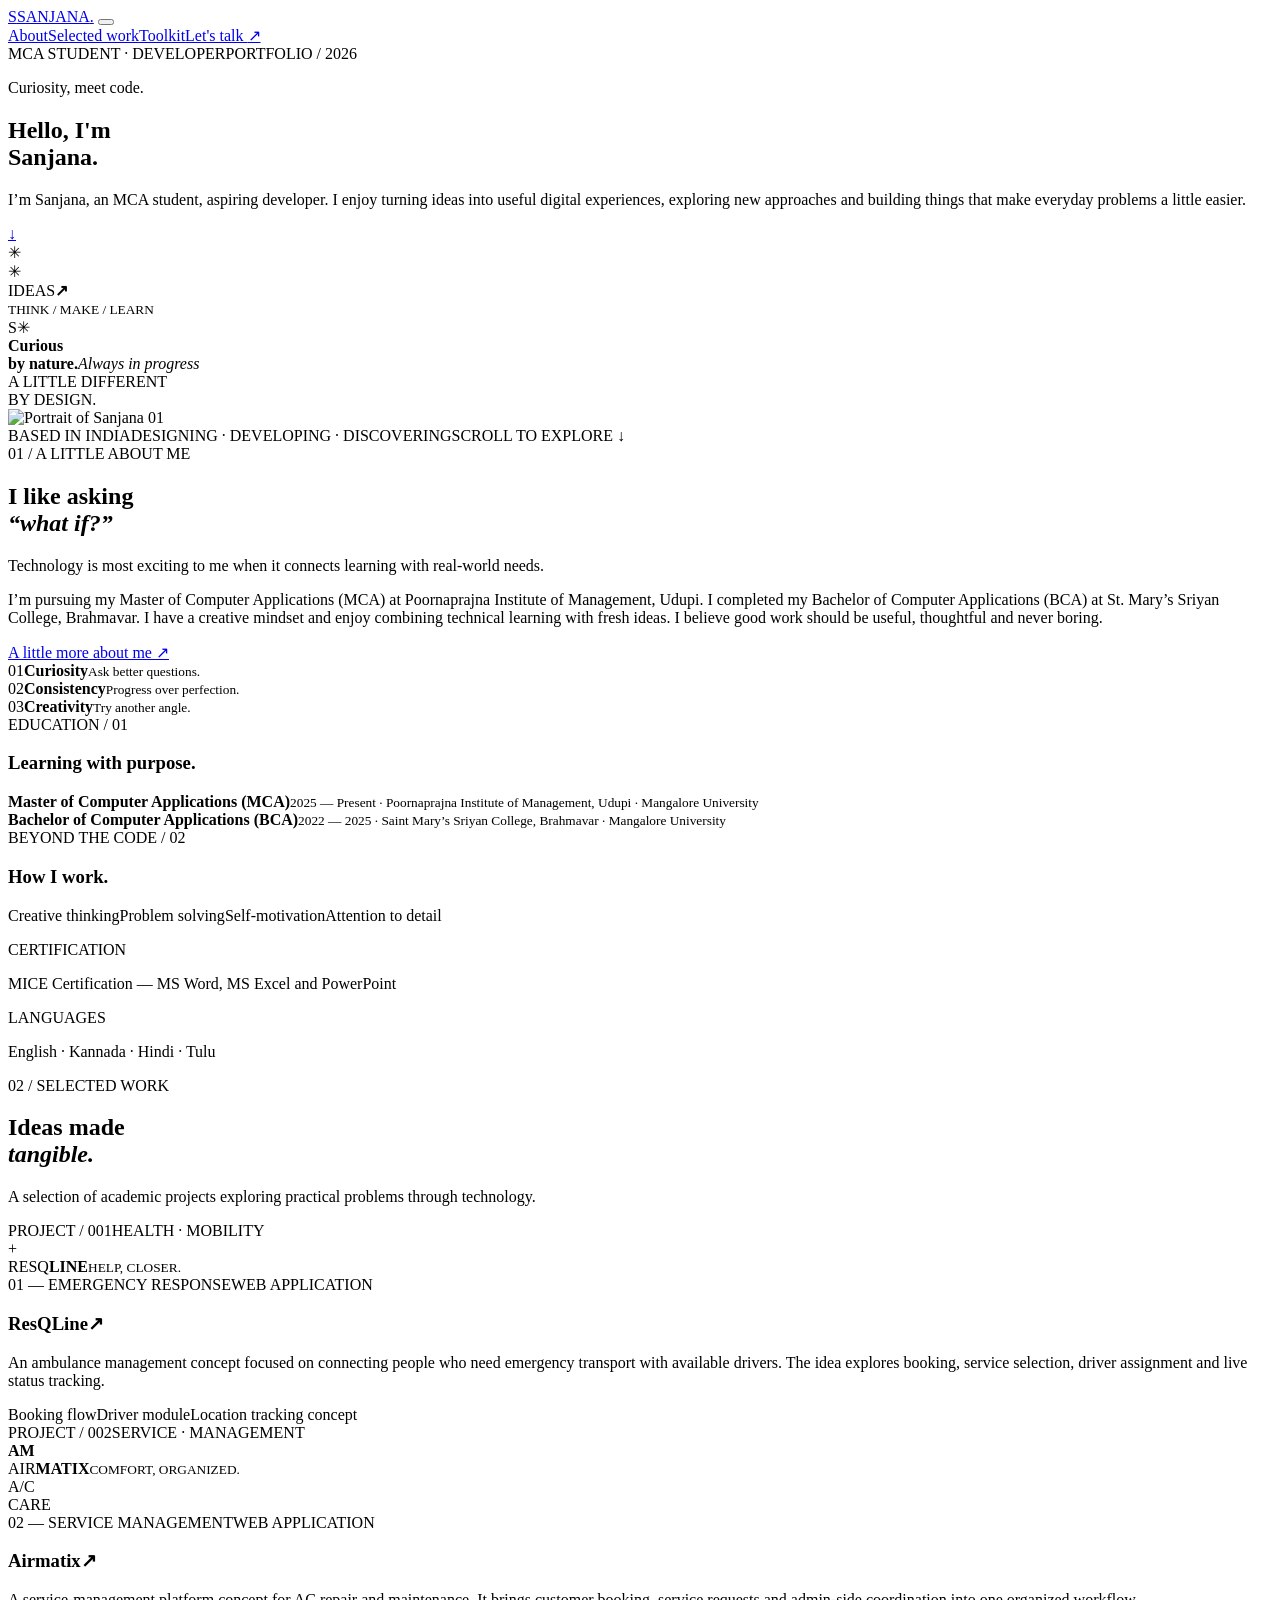
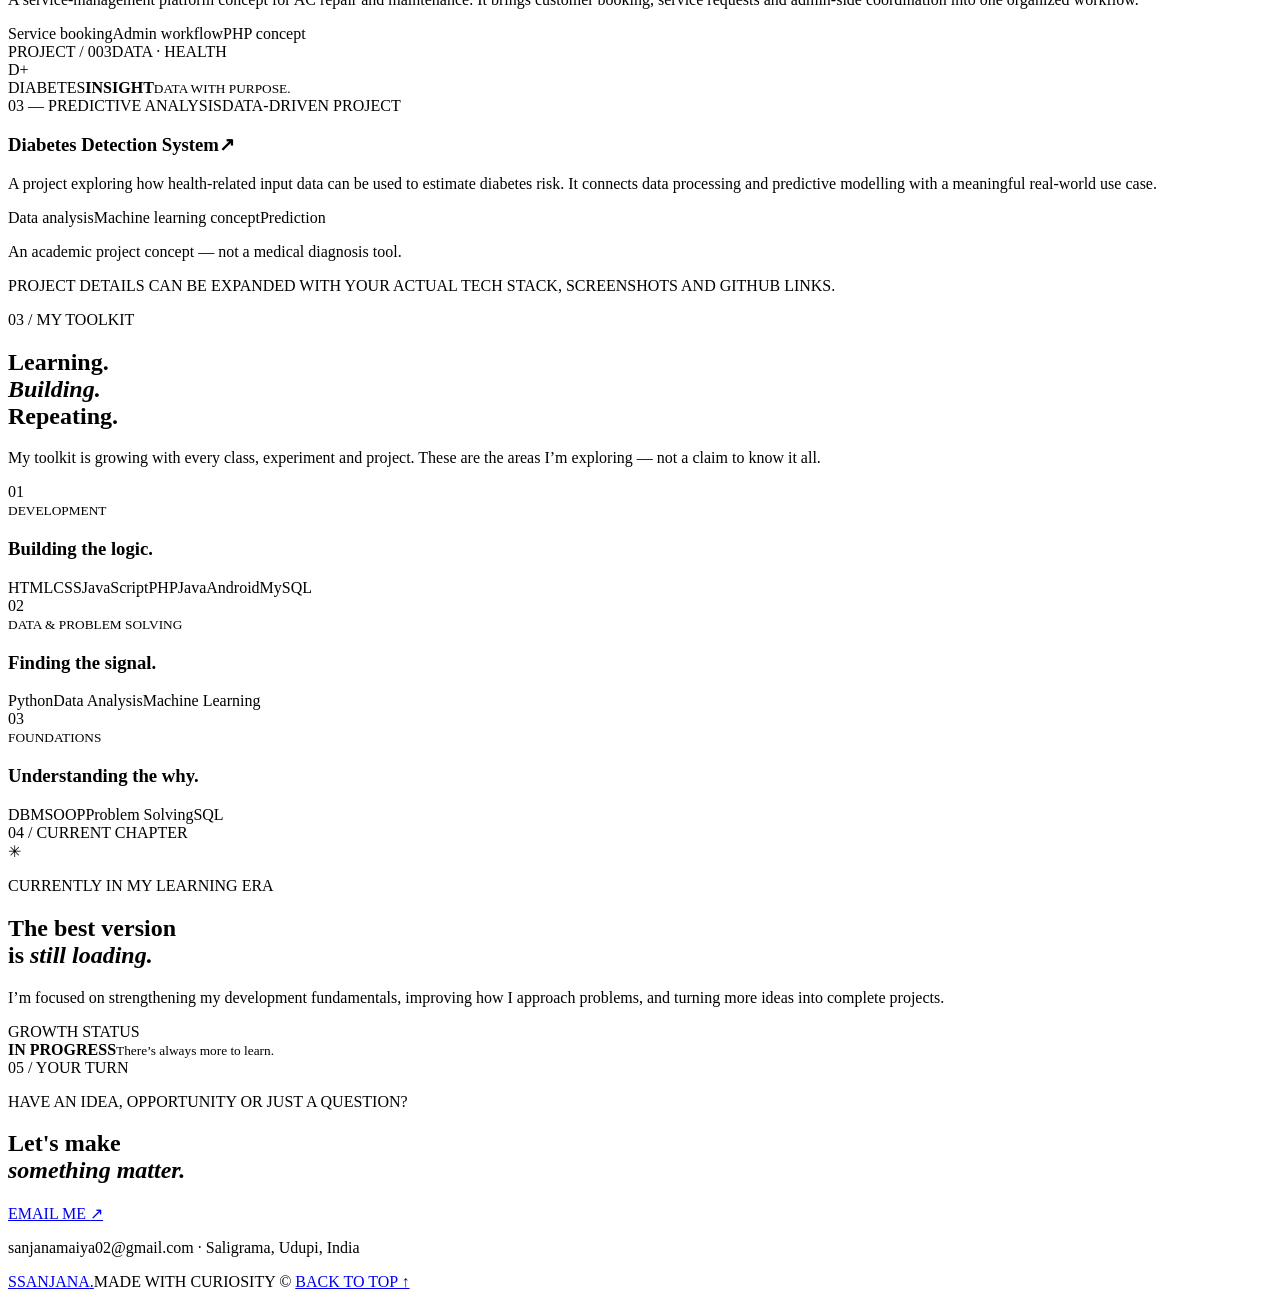
==== index.html @ 710a3ef1 "Add files via upload" ====
<!DOCTYPE html>
<html lang="en">
<head>
  <meta charset="UTF-8" />
  <meta name="viewport" content="width=device-width, initial-scale=1.0" />
  <meta name="theme-color" content="#09090d" />
  <meta name="description" content="Sanjana — MCA student at Poornaprajna Institute of Management, creative thinker and aspiring developer." />
  <title>Sanjana — Creative Thinker & Developer</title>
  <link rel="preconnect" href="https://fonts.googleapis.com">
  <link rel="preconnect" href="https://fonts.gstatic.com" crossorigin>
  <link href="https://fonts.googleapis.com/css2?family=DM+Mono:wght@400;500&family=Manrope:wght@400;500;600;700;800&family=Playfair+Display:ital,wght@1,600&display=swap" rel="stylesheet">
  <link rel="stylesheet" href="css/style.css" />
</head>
<body>
  <div class="noise" aria-hidden="true"></div>
  <div class="cursor-glow" aria-hidden="true"></div>
  <header class="site-header">
    <a class="brand" href="#home" aria-label="Sanjana home"><span class="brand-mark">S</span><span>SANJANA<span class="brand-dot">.</span></span></a>
    <button class="menu-toggle" aria-label="Toggle navigation" aria-expanded="false"><span></span><span></span></button>
    <nav class="nav" id="nav">
      <a href="#about">About</a><a href="#work">Selected work</a><a href="#toolkit">Toolkit</a><a href="#contact" class="nav-contact">Let's talk <span>↗</span></a>
    </nav>
  </header>

  <main>
    <section class="hero section-shell" id="home">
      <div class="hero-topline"><span class="eyebrow"><i class="status-dot"></i> MCA STUDENT · DEVELOPER</span><span class="hero-index">PORTFOLIO / 2026</span></div>
      <div class="hero-grid">
        <div class="hero-copy">
          <p class="hero-kicker reveal">Curiosity, meet code.</p>
          <h1 class="reveal">Hello, I'm<br><span class="name-wrap">Sanjana<span class="name-period">.</span></span></h1>
          <div class="hero-bottom reveal">
            <p class="hero-description">I’m Sanjana, an MCA student,  aspiring developer. I enjoy turning ideas into useful digital experiences, exploring new approaches and building things that make everyday problems a little easier.</p>
            <a class="round-link" href="#work" aria-label="Explore my work"><span>↓</span></a>
          </div>
        </div>
        <div class="hero-art reveal" aria-label="Abstract graphic composition">
          <div class="orbit orbit-one"></div><div class="orbit orbit-two"></div>
          <div class="art-cross cross-one">✳</div><div class="art-cross cross-two">✳</div>
          <div class="art-card card-back"><span>IDEAS</span><b>↗</b></div>
          <div class="art-card card-front"><small>THINK / MAKE / LEARN</small><div class="art-symbol">S<span>✳</span></div><strong>Curious<br>by nature.</strong><em>Always in progress</em></div>
          <div class="art-caption">A LITTLE DIFFERENT<br>BY DESIGN.</div>
          <img class="hero-photo" src="assets/sanjana-profile.jpg" alt="Portrait of Sanjana">
          <span class="art-number">01</span>
        </div>
      </div>
      <div class="hero-footer"><span>BASED IN INDIA</span><span>DESIGNING · DEVELOPING · DISCOVERING</span><span>SCROLL TO EXPLORE ↓</span></div>
    </section>

    <section class="intro section-shell" id="about">
      <div class="section-label"><span>01 / A LITTLE ABOUT ME</span><span class="label-line"></span></div>
      <div class="intro-grid">
        <h2 class="section-heading reveal">I like asking<br><em>“what if?”</em></h2>
        <div class="intro-text reveal">
          <p class="large-copy">Technology is most exciting to me when it connects learning with real-world needs.</p>
          <p>I’m pursuing my Master of Computer Applications (MCA) at Poornaprajna Institute of Management, Udupi. I completed my Bachelor of Computer Applications (BCA) at St. Mary’s Sriyan College, Brahmavar. I have a creative mindset and enjoy combining technical learning with fresh ideas. I believe good work should be useful, thoughtful and never boring.</p>
          <a class="text-link" href="#contact">A little more about me <span>↗</span></a>
        </div>
      </div>
      <div class="values-strip">
        <div><span>01</span><b>Curiosity</b><small>Ask better questions.</small></div>
        <div><span>02</span><b>Consistency</b><small>Progress over perfection.</small></div>
        <div><span>03</span><b>Creativity</b><small>Try another angle.</small></div>
      </div>
      <div class="profile-details">
        <div class="detail-card education-card"><span class="detail-kicker">EDUCATION / 01</span><h3>Learning with purpose.</h3>
          <div class="education-item"><span class="timeline-dot"></span><div><b>Master of Computer Applications (MCA)</b><small>2025 — Present · Poornaprajna Institute of Management, Udupi · Mangalore University</small></div></div>
          <div class="education-item"><span class="timeline-dot"></span><div><b>Bachelor of Computer Applications (BCA)</b><small>2022 — 2025 · Saint Mary’s Sriyan College, Brahmavar · Mangalore University</small></div></div>
        </div>
        <div class="detail-card"><span class="detail-kicker">BEYOND THE CODE / 02</span><h3>How I work.</h3><div class="detail-pills"><span>Creative thinking</span><span>Problem solving</span><span>Self-motivation</span><span>Attention to detail</span></div><div class="detail-divider"></div><p class="detail-kicker">CERTIFICATION</p><p class="detail-copy">MICE Certification — MS Word, MS Excel and PowerPoint</p><div class="detail-divider"></div><p class="detail-kicker">LANGUAGES</p><p class="detail-copy">English · Kannada · Hindi · Tulu</p></div>
      </div>
    </section>

    <section class="work section-shell" id="work">
      <div class="section-label"><span>02 / SELECTED WORK</span><span class="label-line"></span></div>
      <div class="work-heading"><h2 class="section-heading reveal">Ideas made<br><em>tangible.</em></h2><p class="work-note reveal">A selection of academic projects exploring practical problems through technology.</p></div>
      <div class="project-list">
        <article class="project project-one reveal">
          <div class="project-visual rescue-visual"><div class="visual-top"><span>PROJECT / 001</span><span>HEALTH · MOBILITY</span></div><div class="pulse-line"></div><div class="rescue-cross">+</div><div class="visual-bottom"><span>RESQ</span><b>LINE</b><small>HELP, CLOSER.</small></div><span class="visual-orbit"></span></div>
          <div class="project-info"><div class="project-meta"><span>01 — EMERGENCY RESPONSE</span><span>WEB APPLICATION</span></div><h3>ResQLine<span>↗</span></h3><p>An ambulance management concept focused on connecting people who need emergency transport with available drivers. The idea explores booking, service selection, driver assignment and live status tracking.</p><div class="tag-row"><span>Booking flow</span><span>Driver module</span><span>Location tracking concept</span></div></div>
        </article>
        <article class="project project-two reveal">
          <div class="project-visual air-visual"><div class="visual-top"><span>PROJECT / 002</span><span>SERVICE · MANAGEMENT</span></div><div class="air-window"><div class="sun"></div><div class="air-lines"></div><div class="air-unit"><i></i><i></i><i></i><b>AM</b></div></div><div class="visual-bottom"><span>AIR</span><b>MATIX</b><small>COMFORT, ORGANIZED.</small></div><span class="air-stamp">A/C<br>CARE</span></div>
          <div class="project-info"><div class="project-meta"><span>02 — SERVICE MANAGEMENT</span><span>WEB APPLICATION</span></div><h3>Airmatix<span>↗</span></h3><p>A service-management platform concept for AC repair and maintenance. It brings customer booking, service requests and admin-side coordination into one organized workflow.</p><div class="tag-row"><span>Service booking</span><span>Admin workflow</span><span>PHP concept</span></div></div>
        </article>
        <article class="project project-three reveal">
          <div class="project-visual diabetes-visual"><div class="visual-top"><span>PROJECT / 003</span><span>DATA · HEALTH</span></div><div class="data-orb"><div class="orb-ring"></div><div class="orb-core">D<span>+</span></div><div class="orb-point point-a"></div><div class="orb-point point-b"></div><div class="orb-point point-c"></div></div><div class="data-bars"><i></i><i></i><i></i><i></i><i></i><i></i><i></i></div><div class="visual-bottom"><span>DIABETES</span><b>INSIGHT</b><small>DATA WITH PURPOSE.</small></div></div>
          <div class="project-info"><div class="project-meta"><span>03 — PREDICTIVE ANALYSIS</span><span>DATA-DRIVEN PROJECT</span></div><h3>Diabetes Detection System<span>↗</span></h3><p>A project exploring how health-related input data can be used to estimate diabetes risk. It connects data processing and predictive modelling with a meaningful real-world use case.</p><div class="tag-row"><span>Data analysis</span><span>Machine learning concept</span><span>Prediction</span></div><p class="project-caveat">An academic project concept — not a medical diagnosis tool.</p></div>
        </article>
      </div>
      <p class="work-footnote">PROJECT DETAILS CAN BE EXPANDED WITH YOUR ACTUAL TECH STACK, SCREENSHOTS AND GITHUB LINKS.</p>
    </section>

    <section class="toolkit section-shell" id="toolkit">
      <div class="section-label"><span>03 / MY TOOLKIT</span><span class="label-line"></span></div>
      <div class="toolkit-grid"><div><h2 class="section-heading reveal">Learning.<br><em>Building.</em><br>Repeating.</h2><p class="toolkit-copy reveal">My toolkit is growing with every class, experiment and project. These are the areas I’m exploring — not a claim to know it all.</p></div>
        <div class="skill-board reveal">
          <div class="skill-group"><span class="skill-number">01</span><div><small>DEVELOPMENT</small><h3>Building the logic.</h3><div class="skill-chips"><span>HTML</span><span>CSS</span><span>JavaScript</span><span>PHP</span><span>Java</span><span>Android</span><span>MySQL</span></div></div></div>
          <div class="skill-group"><span class="skill-number">02</span><div><small>DATA & PROBLEM SOLVING</small><h3>Finding the signal.</h3><div class="skill-chips"><span>Python</span><span>Data Analysis</span><span>Machine Learning</span></div></div></div>
          <div class="skill-group"><span class="skill-number">03</span><div><small>FOUNDATIONS</small><h3>Understanding the why.</h3><div class="skill-chips"><span>DBMS</span><span>OOP</span><span>Problem Solving</span><span>SQL</span></div></div></div>
        </div>
      </div>
    </section>

    <section class="now section-shell">
      <div class="section-label"><span>04 / CURRENT CHAPTER</span><span class="label-line"></span></div>
      <div class="now-content"><div class="now-mark">✳</div><div><p class="eyebrow">CURRENTLY IN MY LEARNING ERA</p><h2 class="reveal">The best version<br>is <em>still loading.</em></h2><p>I’m focused on strengthening my development fundamentals, improving how I approach problems, and turning more ideas into complete projects.</p></div><div class="loading-card"><span>GROWTH STATUS</span><div class="loading-track"><i></i></div><b>IN PROGRESS</b><small>There’s always more to learn.</small></div></div>
    </section>

    <section class="contact section-shell" id="contact">
      <div class="section-label"><span>05 / YOUR TURN</span><span class="label-line"></span></div>
      <div class="contact-main"><p class="eyebrow reveal">HAVE AN IDEA, OPPORTUNITY OR JUST A QUESTION?</p><h2 class="reveal">Let's make<br><em>something matter.</em></h2><a class="contact-button" href="mailto:sanjanamaiya02@gmail.com">EMAIL ME <span>↗</span></a><p class="contact-details">sanjanamaiya02@gmail.com <span>·</span> Saligrama, Udupi, India</p></div>
      <footer class="footer"><a class="brand" href="#home"><span class="brand-mark">S</span><span>SANJANA<span class="brand-dot">.</span></span></a><span>MADE WITH CURIOSITY © <span id="year"></span></span><a href="#home">BACK TO TOP ↑</a></footer>
    </section>
  </main>
  <script src="js/script.js"></script>
</body>
</html>
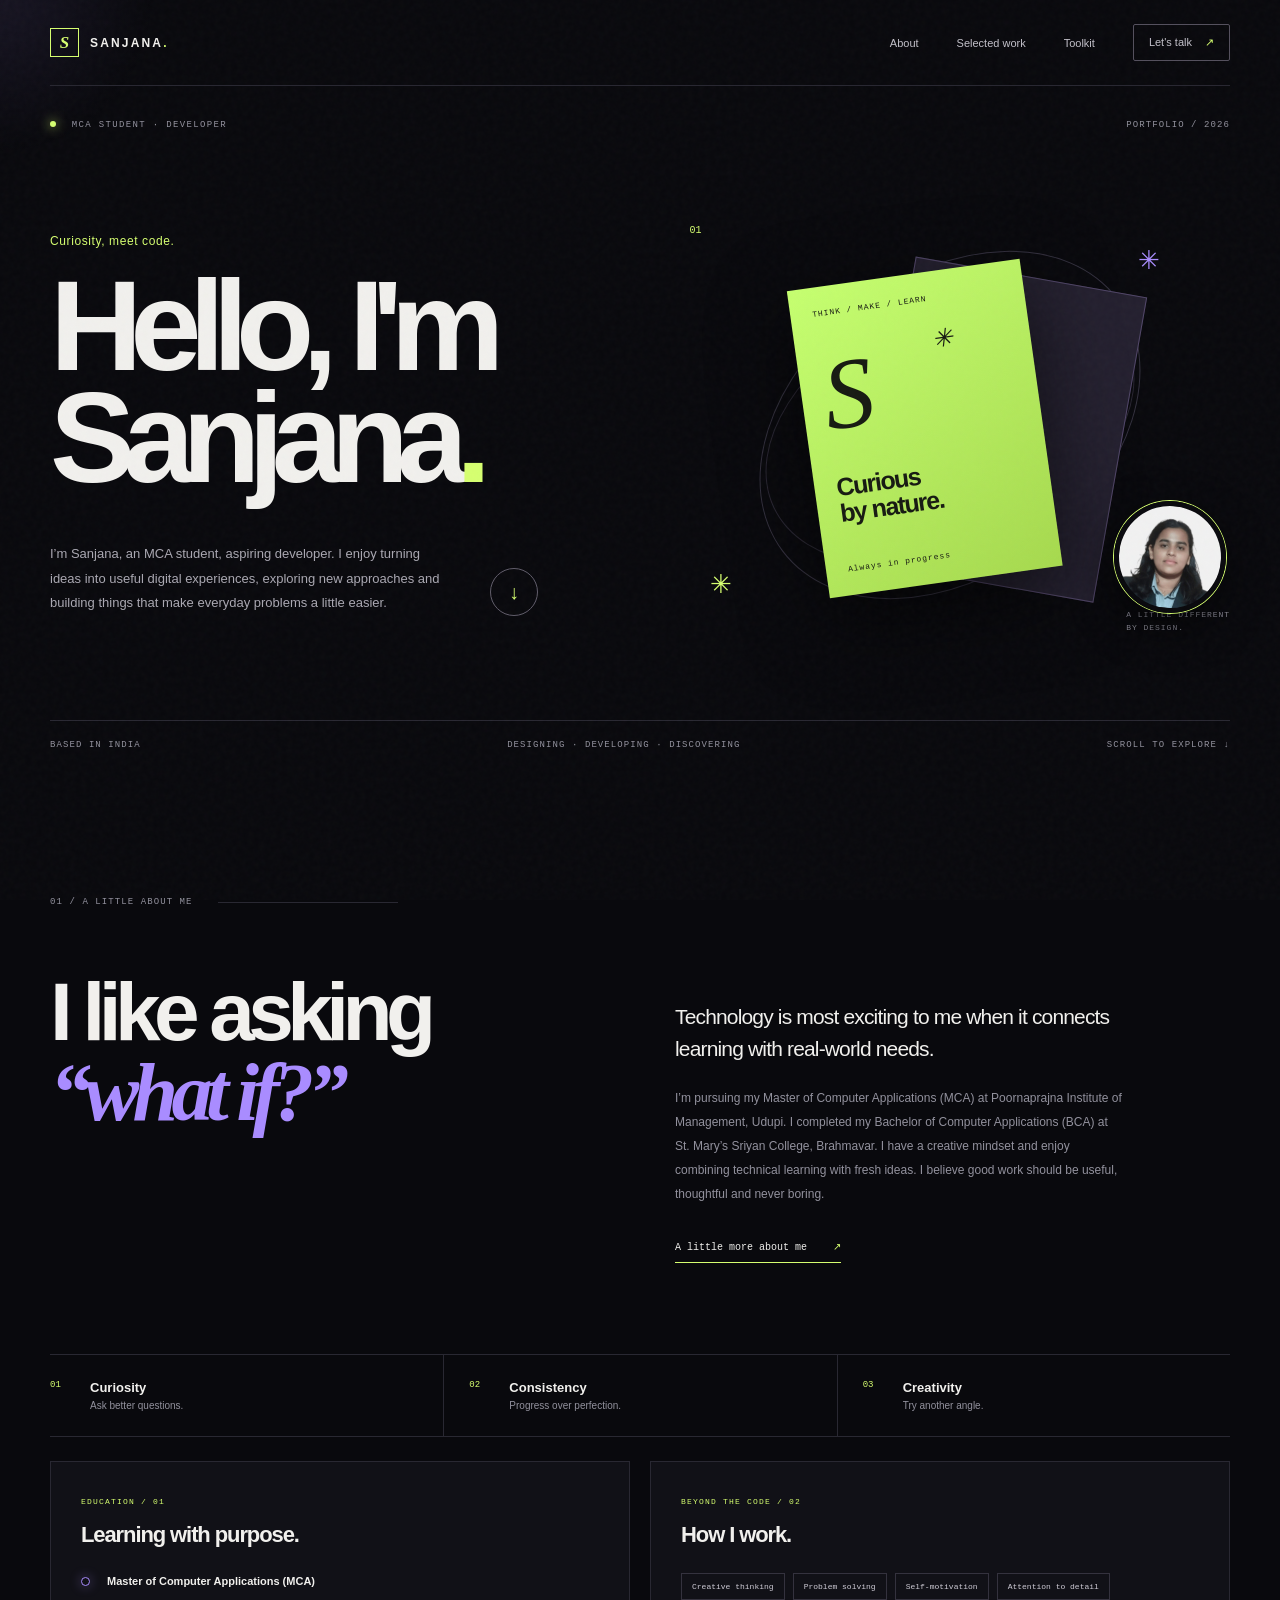
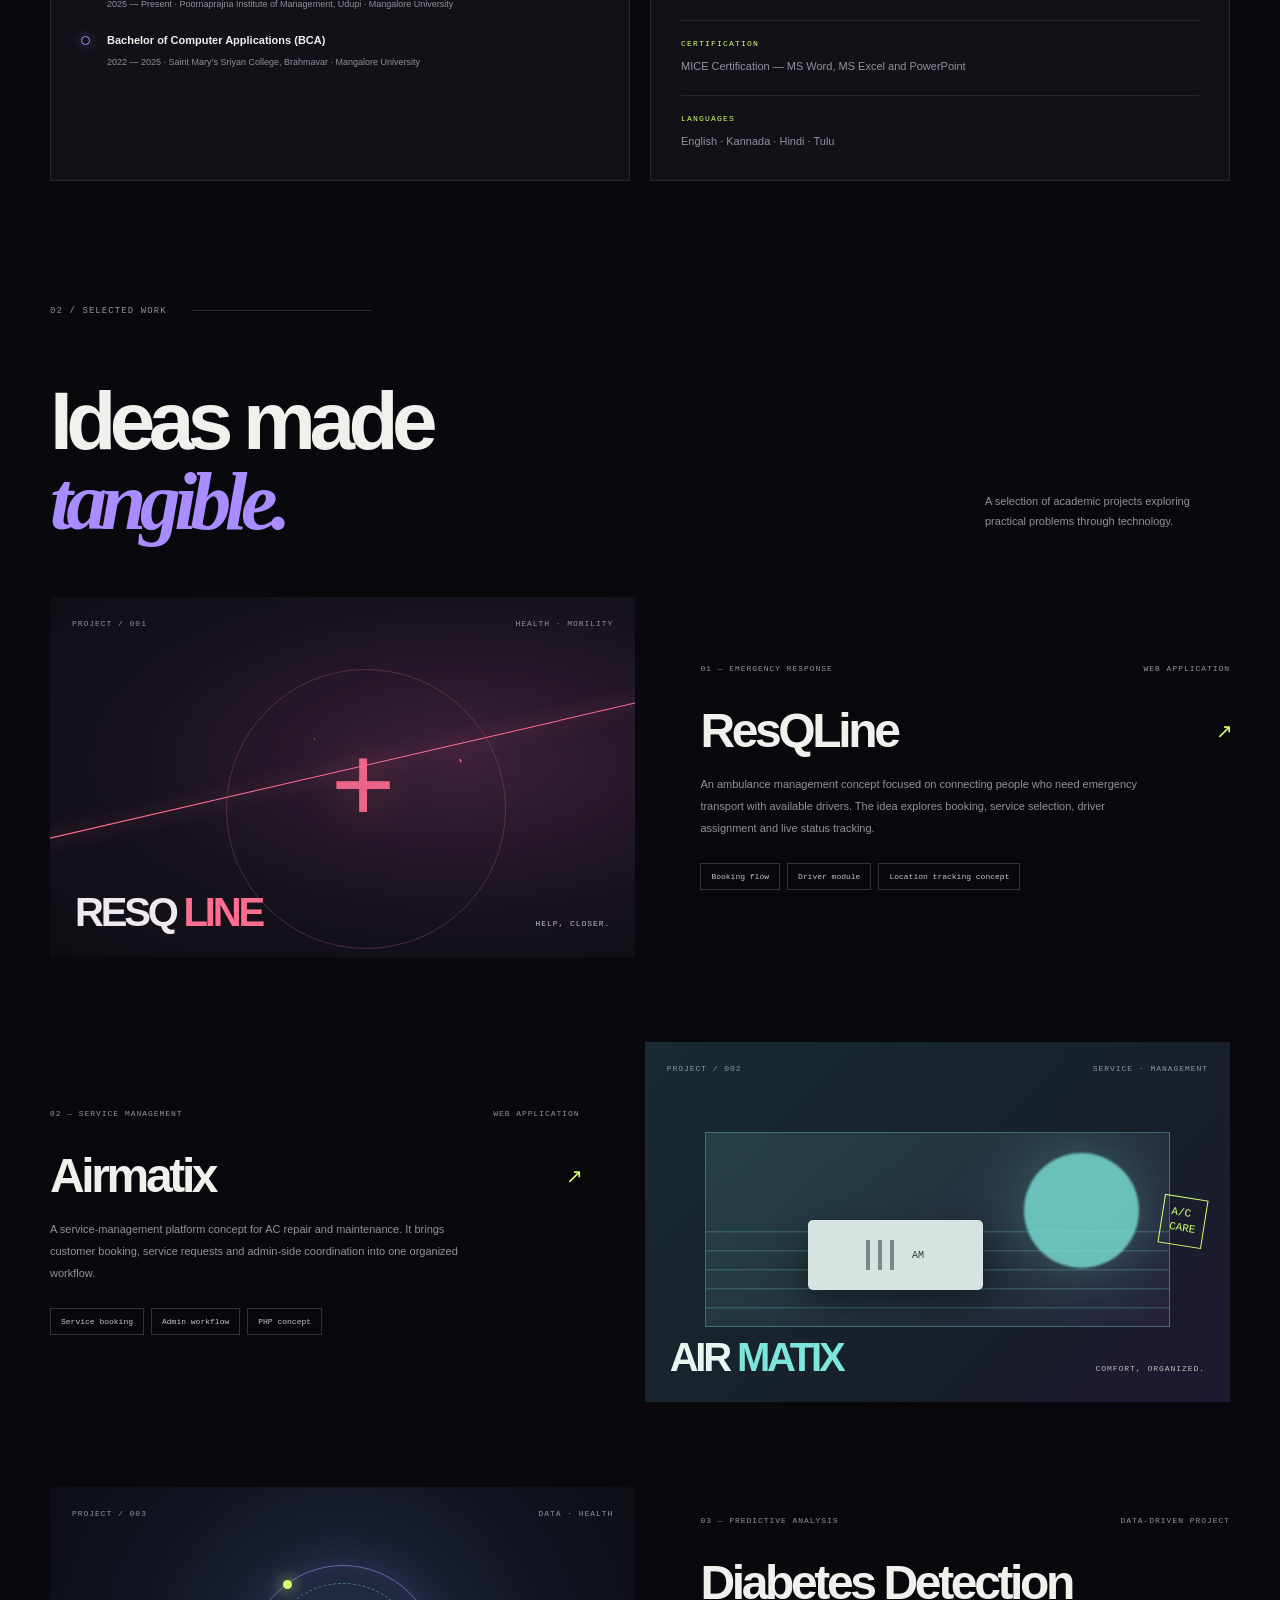
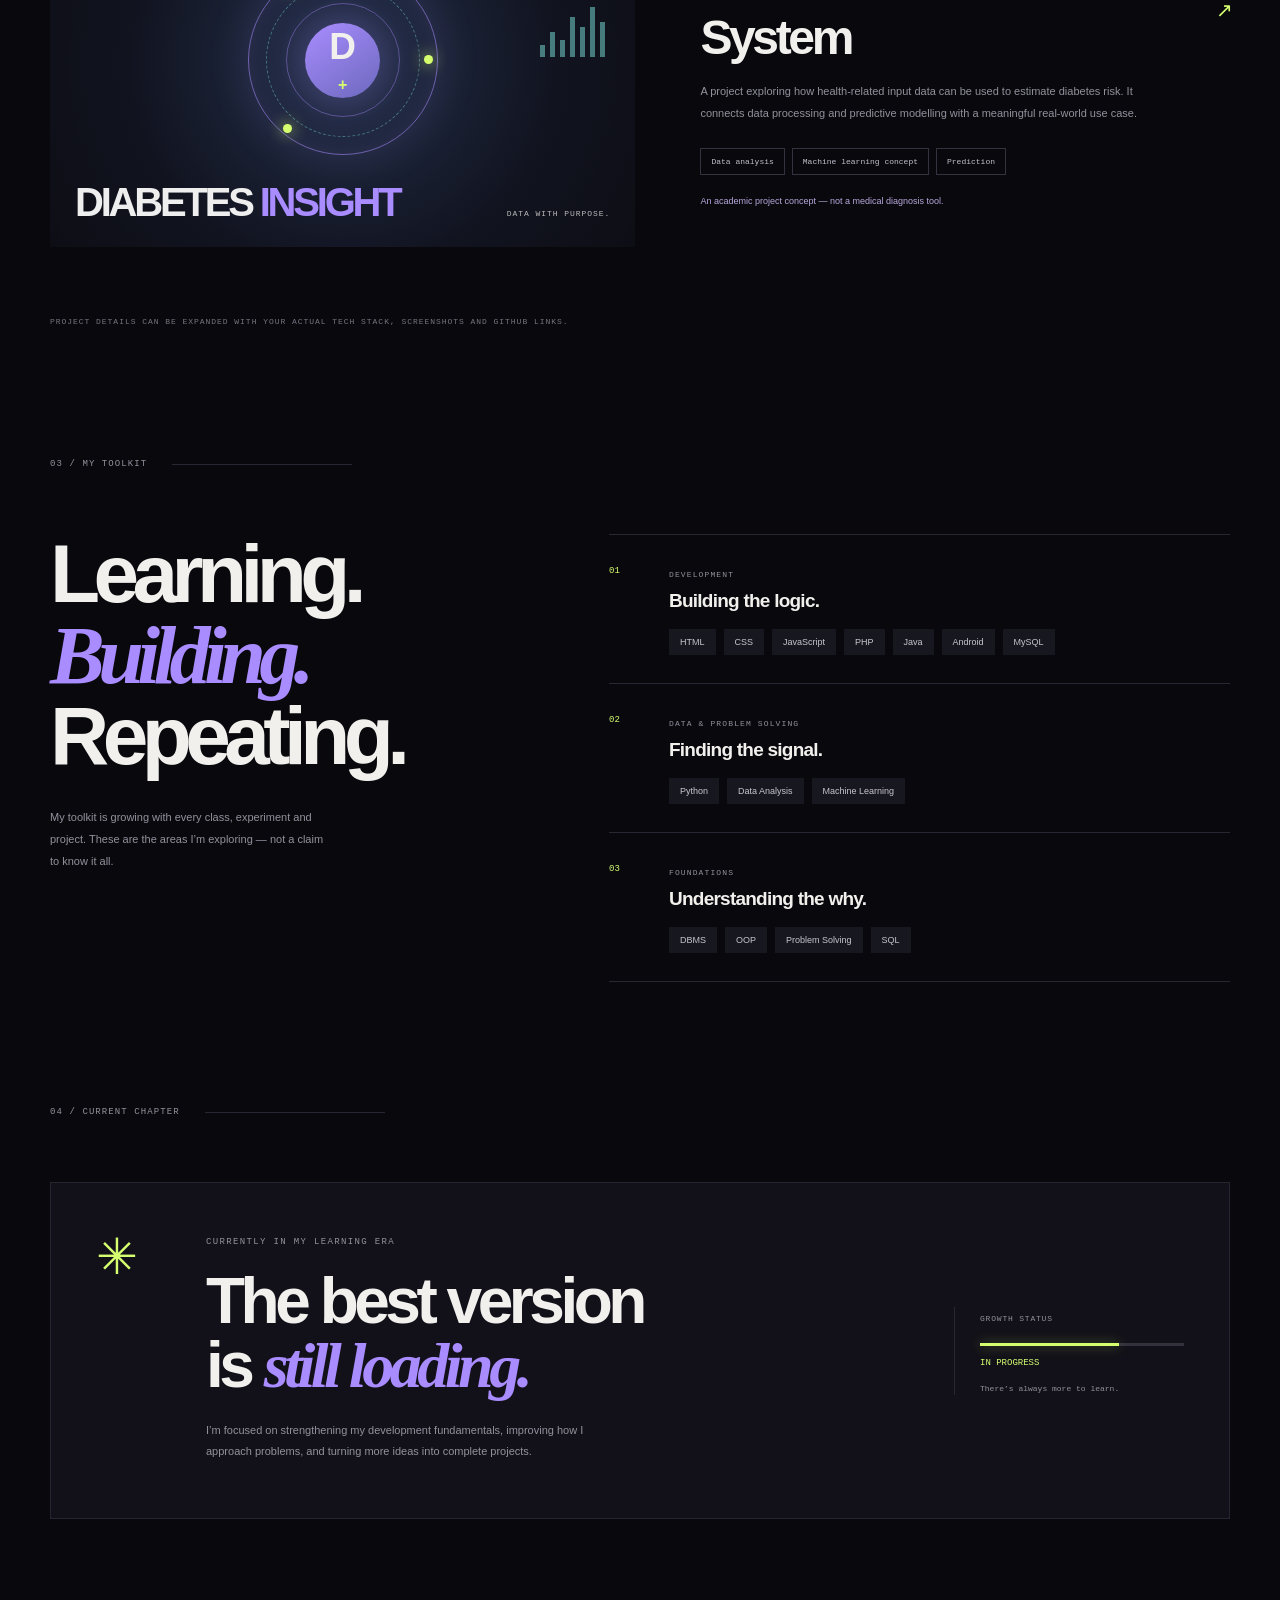
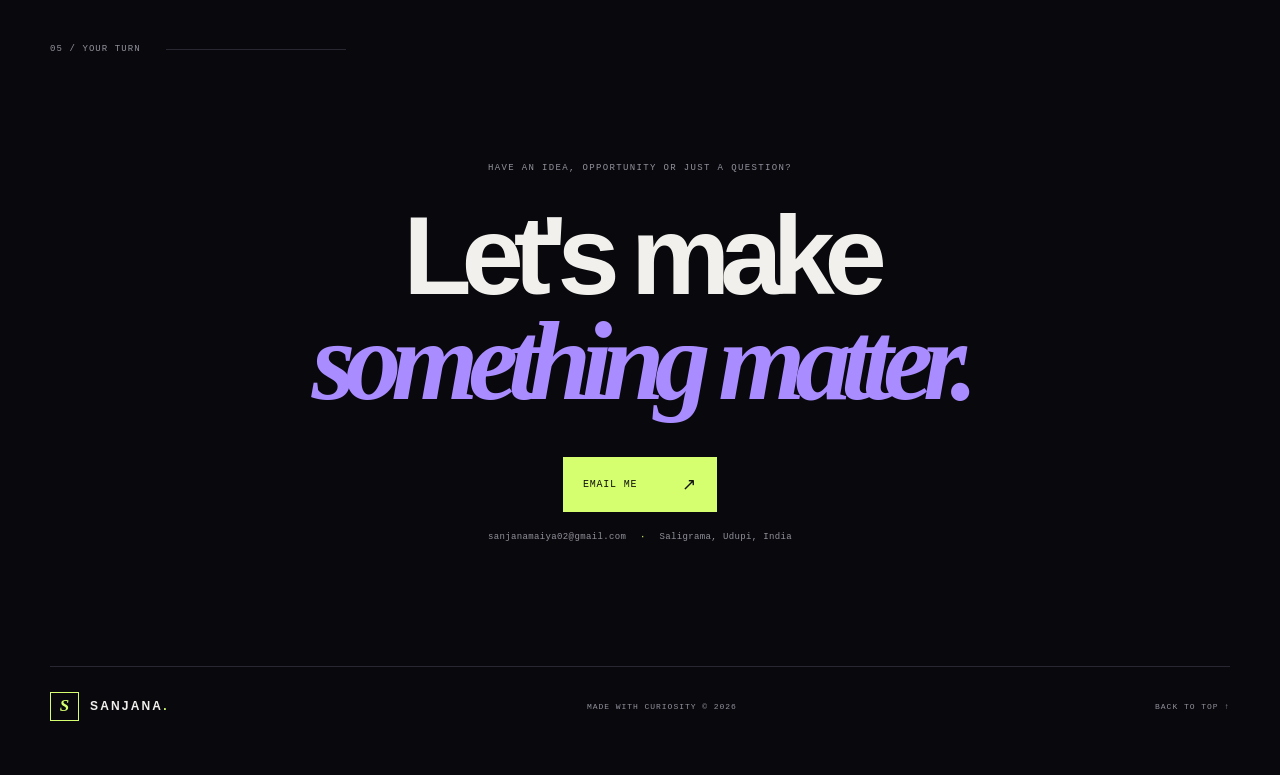
==== commit 589f50a6: "Update index.html" ====
--- a/index.html
+++ b/index.html
@@ -9,7 +9,7 @@
   <link rel="preconnect" href="https://fonts.googleapis.com">
   <link rel="preconnect" href="https://fonts.gstatic.com" crossorigin>
   <link href="https://fonts.googleapis.com/css2?family=DM+Mono:wght@400;500&family=Manrope:wght@400;500;600;700;800&family=Playfair+Display:ital,wght@1,600&display=swap" rel="stylesheet">
-  <link rel="stylesheet" href="css/style.css" />
+  <link rel="stylesheet" href="style.css" />
 </head>
 <body>
   <div class="noise" aria-hidden="true"></div>
@@ -40,7 +40,7 @@
           <div class="art-card card-back"><span>IDEAS</span><b>↗</b></div>
           <div class="art-card card-front"><small>THINK / MAKE / LEARN</small><div class="art-symbol">S<span>✳</span></div><strong>Curious<br>by nature.</strong><em>Always in progress</em></div>
           <div class="art-caption">A LITTLE DIFFERENT<br>BY DESIGN.</div>
-          <img class="hero-photo" src="assets/sanjana-profile.jpg" alt="Portrait of Sanjana">
+        <img class="hero-photo" src="sanjana-profile.jpg" alt="Portrait of Sanjana">
           <span class="art-number">01</span>
         </div>
       </div>
@@ -113,6 +113,6 @@
       <footer class="footer"><a class="brand" href="#home"><span class="brand-mark">S</span><span>SANJANA<span class="brand-dot">.</span></span></a><span>MADE WITH CURIOSITY © <span id="year"></span></span><a href="#home">BACK TO TOP ↑</a></footer>
     </section>
   </main>
-  <script src="js/script.js"></script>
+ <script src="script.js"></script>
 </body>
-</html>+</html>
--- a/style.css
+++ b/style.css
@@ -0,0 +1,23 @@
+ :root{--bg:#09090d;--panel:#111117;--panel2:#17171f;--text:#f1f0ed;--muted:#92919d;--line:#292832;--lime:#d6ff70;--violet:#a98cff;--cyan:#7ce5dc;--mono:"DM Mono",monospace;--sans:"Manrope",sans-serif}
+*{box-sizing:border-box}html{scroll-behavior:smooth}body{margin:0;background:var(--bg);color:var(--text);font-family:var(--sans);overflow-x:hidden}a{color:inherit;text-decoration:none}::selection{background:var(--lime);color:#09090d}.noise{position:fixed;inset:0;pointer-events:none;z-index:10;opacity:.035;background-image:url("data:image/svg+xml,%3Csvg viewBox='0 0 180 180' xmlns='http://www.w3.org/2000/svg'%3E%3Cfilter id='n'%3E%3CfeTurbulence type='fractalNoise' baseFrequency='.9' numOctaves='3' stitchTiles='stitch'/%3E%3C/filter%3E%3Crect width='100%25' height='100%25' filter='url(%23n)' opacity='.8'/%3E%3C/svg%3E")}.cursor-glow{position:fixed;width:320px;height:320px;border-radius:50%;background:radial-gradient(circle,rgba(169,140,255,.09),transparent 68%);pointer-events:none;z-index:0;transform:translate(-50%,-50%)}.site-header,.section-shell{width:min(1180px,calc(100% - 80px));margin:auto}.site-header{height:86px;display:flex;align-items:center;justify-content:space-between;border-bottom:1px solid var(--line);position:relative;z-index:20}.brand{display:flex;align-items:center;gap:11px;font-size:12px;font-weight:800;letter-spacing:.18em}.brand-mark{width:29px;height:29px;border:1px solid var(--lime);color:var(--lime);display:grid;place-items:center;font-family:Georgia;font-size:17px;font-style:italic;letter-spacing:0}.brand-dot,.name-period{color:var(--lime)}.nav{display:flex;align-items:center;gap:38px;font-size:11px;color:#c2c0c9}.nav a{transition:color .25s}.nav a:hover{color:var(--lime)}.nav-contact{border:1px solid #55515e;padding:11px 15px;border-radius:2px}.nav-contact span{color:var(--lime);padding-left:10px}.menu-toggle{display:none;background:none;border:0}.hero{padding-top:34px}.hero-topline,.hero-footer,.section-label,.project-meta,.visual-top{display:flex;justify-content:space-between;align-items:center;font:9px var(--mono);letter-spacing:.12em;color:var(--muted)}.eyebrow{font:9px var(--mono);letter-spacing:.15em;color:var(--muted)}.status-dot{display:inline-block;width:6px;height:6px;border-radius:50%;background:var(--lime);margin-right:9px;box-shadow:0 0 12px var(--lime)}.hero-grid{display:grid;grid-template-columns:1.05fr .95fr;align-items:center;min-height:590px}.hero-kicker{color:var(--lime);font-size:12px;letter-spacing:.05em;margin:0 0 22px}.hero h1{font-size:clamp(76px,10vw,142px);line-height:.88;letter-spacing:-.095em;margin:0;font-weight:700}.name-wrap{font-weight:800}.hero-bottom{display:flex;align-items:flex-end;gap:50px;margin-top:47px}.hero-description{max-width:390px;color:#aaa8b2;font-size:13px;line-height:1.9;margin:0}.round-link{width:48px;height:48px;border:1px solid #615d6b;border-radius:50%;display:grid;place-items:center;color:var(--lime);font-size:20px;flex-shrink:0;transition:.3s}.round-link:hover{background:var(--lime);color:#111;transform:translateY(4px)}.hero-art{height:480px;position:relative;display:grid;place-items:center}.orbit{position:absolute;border:1px solid #292632;border-radius:50%;transform:rotate(-25deg)}.orbit-one{width:390px;height:250px}.orbit-two{width:300px;height:420px;transform:rotate(53deg);border-color:#33303e}.art-card{position:absolute;width:235px;height:310px;padding:22px;display:flex;flex-direction:column;justify-content:space-between}.card-back{background:#24202f;transform:rotate(10deg) translate(55px,-5px);border:1px solid #514668;color:var(--violet)}.card-back span,.card-back b{font:10px var(--mono)}.card-front{background:linear-gradient(145deg,#c6ff70,#a6d94e);color:#171a12;transform:rotate(-8deg) translate(-25px,0);box-shadow:0 25px 80px #0009}.card-front small,.card-front em{font:8px var(--mono);letter-spacing:.12em}.art-symbol{font-size:100px;font-family:Georgia;font-style:italic;line-height:.8;position:relative}.art-symbol span{font-size:25px;position:absolute;top:-12px;right:55px}.card-front strong{font-size:25px;line-height:1.05;letter-spacing:-.06em}.card-front em{font-style:normal}.art-cross{position:absolute;color:var(--violet);font-size:26px}.cross-one{top:60px;right:70px}.cross-two{bottom:65px;left:40px;color:var(--lime)}.art-caption{position:absolute;bottom:30px;right:0;font:8px/1.7 var(--mono);letter-spacing:.12em;color:var(--muted)}.art-number{position:absolute;top:40px;left:20px;font:10px var(--mono);color:var(--lime)}.hero-footer{border-top:1px solid var(--line);padding:19px 0 22px}.intro,.work,.toolkit,.now,.contact{padding-top:125px}.section-label{justify-content:flex-start;gap:25px}.label-line{height:1px;background:var(--line);width:100%;max-width:180px}.intro-grid{display:grid;grid-template-columns:1fr 1fr;gap:70px;margin-top:65px}.section-heading{font-size:clamp(48px,6.5vw,82px);line-height:.98;letter-spacing:-.08em;margin:0;font-weight:700}.section-heading em,.contact h2 em,.now h2 em{font-family:"Playfair Display",serif;font-weight:600;color:var(--violet)}.intro-text{max-width:450px;padding-top:8px}.large-copy{font-size:21px;line-height:1.5;letter-spacing:-.04em}.intro-text>p:not(.large-copy){font-size:12px;line-height:2;color:var(--muted);margin:22px 0 30px}.text-link{font:10px var(--mono);border-bottom:1px solid var(--lime);padding-bottom:9px}.text-link span{color:var(--lime);padding-left:20px}.values-strip{margin-top:100px;border-top:1px solid var(--line);border-bottom:1px solid var(--line);display:grid;grid-template-columns:repeat(3,1fr)}.values-strip>div{padding:25px 25px 25px 0;display:grid;grid-template-columns:35px 1fr;gap:5px}.values-strip>div+div{border-left:1px solid var(--line);padding-left:25px}.values-strip span{grid-row:span 2;font:9px var(--mono);color:var(--lime)}.values-strip b{font-size:13px}.values-strip small{font-size:10px;color:var(--muted)}.work-heading{display:flex;justify-content:space-between;align-items:flex-end;margin:65px 0 55px}.work-note{max-width:245px;color:var(--muted);font-size:11px;line-height:1.8}.project-list{display:grid;gap:85px}.project{display:grid;grid-template-columns:1.05fr .95fr;gap:65px;align-items:center}.project:nth-child(even){grid-template-columns:.95fr 1.05fr}.project:nth-child(even) .project-visual{order:2}.project-visual{height:360px;position:relative;overflow:hidden;padding:22px;background:#15141d}.visual-top{position:relative;z-index:2;font-size:8px}.visual-bottom{position:absolute;bottom:22px;left:25px;right:25px;display:flex;align-items:baseline;gap:8px;font-size:40px;letter-spacing:-.08em;font-weight:800}.visual-bottom b{font-weight:800}.visual-bottom small{font:8px var(--mono);letter-spacing:.12em;margin-left:auto;color:#bbb}.rescue-visual{background:radial-gradient(ellipse at 70% 45%,#3d2138,#17121e 55%,#0d0d13)}.rescue-visual .visual-bottom{color:#f1e8ef}.rescue-visual .visual-bottom b{color:#ff6d91}.pulse-line{position:absolute;top:48%;left:-5%;width:110%;height:1px;background:#ff6d91;box-shadow:0 0 18px #ff6d91;transform:rotate(-13deg)}.pulse-line:after{content:"";position:absolute;left:40%;top:-38px;width:180px;height:75px;border-top:2px solid #ff6d91;border-right:2px solid #ff6d91;clip-path:polygon(0 70%,15% 70%,24% 0,34% 100%,43% 48%,53% 70%,100% 70%,100% 74%,54% 74%,43% 55%,34% 100%,24% 9%,16% 74%,0 74%)}.rescue-cross{position:absolute;top:34%;left:48%;font-size:110px;color:#ff6d91;font-weight:200;opacity:.9;text-shadow:0 0 50px #ff6d9166}.visual-orbit{position:absolute;width:280px;height:280px;border:1px solid #9d536f66;border-radius:50%;top:20%;left:30%}.air-visual{background:linear-gradient(135deg,#172b31,#18202a 60%,#1e1830)}.air-window{position:absolute;inset:90px 60px 75px;border:1px solid #7ce5dc55;background:linear-gradient(140deg,#7ce5dc22,#a98cff11);overflow:hidden}.sun{position:absolute;width:115px;height:115px;background:#7ce5dc;border-radius:50%;right:30px;top:20px;filter:blur(1px);opacity:.8;box-shadow:0 0 70px #7ce5dc66}.air-lines{position:absolute;bottom:0;width:100%;height:50%;background:repeating-linear-gradient(0deg,transparent 0 17px,#7ce5dc33 18px 19px)}.air-unit{position:absolute;width:175px;height:70px;background:#d7e3df;top:45%;left:22%;border-radius:5px;box-shadow:0 15px 35px #0006;display:flex;align-items:center;justify-content:center;gap:8px}.air-unit i{width:4px;height:30px;background:#738b8a}.air-unit b{font:10px var(--mono);color:#283a3b;margin-left:10px}.air-stamp{position:absolute;right:25px;top:43%;font:11px/1.4 var(--mono);color:var(--lime);transform:rotate(9deg);border:1px solid var(--lime);padding:8px}.air-visual .visual-bottom{color:#e8f5f0}.air-visual .visual-bottom b{color:var(--cyan)}.diabetes-visual{background:radial-gradient(circle at 50% 48%,#24314c,#11131f 62%,#0d0e15)}.data-orb{position:absolute;width:190px;height:190px;left:50%;top:48%;transform:translate(-50%,-50%);display:grid;place-items:center}.orb-ring{position:absolute;inset:0;border:1px solid #a98cff99;border-radius:50%;box-shadow:0 0 45px #a98cff22,inset 0 0 35px #a98cff22}.orb-ring:before,.orb-ring:after{content:"";position:absolute;inset:17px;border:1px dashed #7ce5dc66;border-radius:50%}.orb-ring:after{inset:37px;border-style:solid;border-color:#a98cff66}.orb-core{width:75px;height:75px;border-radius:50%;background:linear-gradient(145deg,#a98cff,#6c69bd);display:grid;place-items:center;font-size:37px;font-weight:800;box-shadow:0 0 50px #a98cff66}.orb-core span{font-size:16px;color:var(--lime)}.orb-point{position:absolute;width:9px;height:9px;background:var(--lime);border-radius:50%;box-shadow:0 0 15px var(--lime)}.point-a{top:15px;left:35px}.point-b{right:5px;top:90px}.point-c{bottom:22px;left:35px}.data-bars{position:absolute;right:30px;top:120px;display:flex;gap:5px;align-items:end;height:50px;opacity:.5}.data-bars i{width:5px;background:var(--cyan);height:25%}.data-bars i:nth-child(2){height:50%}.data-bars i:nth-child(3){height:35%}.data-bars i:nth-child(4){height:80%}.data-bars i:nth-child(5){height:60%}.data-bars i:nth-child(6){height:100%}.data-bars i:nth-child(7){height:70%}.diabetes-visual .visual-bottom{color:#eee}.diabetes-visual .visual-bottom b{color:var(--violet)}.project-info{padding:15px 0}.project-meta{font-size:8px}.project-info h3{font-size:clamp(32px,4vw,48px);letter-spacing:-.07em;margin:30px 0 15px;display:flex;justify-content:space-between;align-items:center}.project-info h3 span{font-size:20px;color:var(--lime);font-weight:400}.project-info>p{font-size:11px;line-height:2;color:var(--muted);max-width:440px}.tag-row{display:flex;flex-wrap:wrap;gap:7px;margin-top:24px}.tag-row span{font:8px var(--mono);color:#c3c0cd;border:1px solid #34323e;padding:8px 10px}.project-info .project-caveat{font-size:9px;color:#b8a7dd;margin-top:17px}.work-footnote{font:8px var(--mono);letter-spacing:.12em;color:#777480;margin-top:70px}.toolkit-grid{display:grid;grid-template-columns:.85fr 1.15fr;gap:100px;margin-top:65px}.toolkit-copy{font-size:11px;line-height:2;color:var(--muted);max-width:280px;margin-top:30px}.skill-board{border-top:1px solid var(--line)}.skill-group{display:grid;grid-template-columns:45px 1fr;gap:15px;padding:28px 0;border-bottom:1px solid var(--line)}.skill-number{font:9px var(--mono);color:var(--lime);padding-top:3px}.skill-group small{font:8px var(--mono);letter-spacing:.14em;color:var(--muted)}.skill-group h3{font-size:19px;letter-spacing:-.04em;margin:9px 0 17px}.skill-chips{display:flex;flex-wrap:wrap;gap:8px}.skill-chips span{background:var(--panel2);padding:8px 11px;font-size:9px;color:#c9c6d0}.now-content{display:grid;grid-template-columns:80px 1fr 230px;gap:30px;align-items:center;margin-top:65px;padding:45px;background:#121119;border:1px solid #282531}.now-mark{font-size:50px;color:var(--lime);align-self:start}.now h2{font-size:clamp(42px,5vw,65px);line-height:1;letter-spacing:-.07em;margin:22px 0}.now-content>div:nth-child(2)>p:last-child{font-size:11px;line-height:1.9;color:var(--muted);max-width:420px}.loading-card{border-left:1px solid var(--line);padding-left:25px}.loading-card>span,.loading-card small{font:8px var(--mono);color:var(--muted);letter-spacing:.1em}.loading-track{height:3px;background:#33313c;margin:18px 0 12px}.loading-track i{display:block;width:68%;height:100%;background:var(--lime);box-shadow:0 0 12px #d6ff7066}.loading-card b{font:9px var(--mono);color:var(--lime);display:block;margin-bottom:9px}.loading-card small{letter-spacing:0}.contact{padding-bottom:30px}.contact-main{padding:100px 0 115px;text-align:center}.contact-main .eyebrow{margin-bottom:30px}.contact h2{font-size:clamp(58px,9vw,112px);line-height:.94;letter-spacing:-.09em;margin:0 0 42px}.contact-button{display:inline-flex;align-items:center;gap:45px;background:var(--lime);color:#10120c;padding:17px 20px;font:10px var(--mono);letter-spacing:.08em;transition:.3s}.contact-button:hover{transform:translateY(-4px);box-shadow:0 10px 35px #d6ff7033}.contact-button span{font-size:17px}.footer{border-top:1px solid var(--line);padding:25px 0;display:flex;align-items:center;justify-content:space-between}.footer>span,.footer>a:last-child{font:8px var(--mono);letter-spacing:.12em;color:var(--muted)}.footer>a:last-child:hover{color:var(--lime)}.reveal{opacity:0;transform:translateY(22px);transition:opacity .8s ease,transform .8s ease}.reveal.visible{opacity:1;transform:translateY(0)}
+@media(max-width:800px){.site-header,.section-shell{width:calc(100% - 40px)}.site-header{height:72px}.menu-toggle{display:flex;flex-direction:column;gap:5px;padding:10px}.menu-toggle span{width:23px;height:1px;background:var(--text)}.nav{display:none;position:absolute;top:71px;left:-20px;right:-20px;background:#111117;padding:25px 20px;flex-direction:column;align-items:flex-start;gap:23px;border-bottom:1px solid var(--line)}.nav.open{display:flex}.hero-grid{grid-template-columns:1fr;min-height:0;padding-top:75px}.hero h1{font-size:clamp(76px,17vw,125px)}.hero-art{height:440px;margin-top:15px}.hero-bottom{margin-top:35px}.hero-footer span:nth-child(2){display:none}.intro,.work,.toolkit,.now,.contact{padding-top:90px}.intro-grid,.toolkit-grid{grid-template-columns:1fr;gap:35px;margin-top:45px}.values-strip{margin-top:60px}.work-heading{margin:45px 0 35px;display:block}.work-note{margin-top:25px}.project,.project:nth-child(even){grid-template-columns:1fr;gap:25px}.project:nth-child(even) .project-visual{order:0}.project-visual{height:330px}.project-list{gap:65px}.toolkit-grid{gap:25px}.now-content{grid-template-columns:45px 1fr;padding:25px;gap:15px}.loading-card{grid-column:2;border-left:0;border-top:1px solid var(--line);padding:20px 0 0}.now-mark{font-size:35px}.contact-main{padding:80px 0}.footer{gap:15px;flex-wrap:wrap}.footer>span{order:3;width:100%}}
+@media(max-width:480px){.site-header,.section-shell{width:calc(100% - 32px)}.hero-topline,.hero-footer{font-size:7px}.hero-grid{padding-top:60px}.hero-description{font-size:11px}.hero-bottom{gap:20px}.hero-art{height:390px;transform:scale(.9);margin-left:-10px;margin-right:-10px}.art-card{width:205px;height:275px}.orbit-one{width:320px}.orbit-two{height:360px}.intro-grid{gap:20px}.large-copy{font-size:18px}.values-strip>div{grid-template-columns:1fr;gap:8px;padding:18px 10px 18px 0}.values-strip>div+div{padding-left:12px}.values-strip b{font-size:11px}.values-strip small{font-size:8px}.project-visual{height:280px;padding:16px}.visual-bottom{left:17px;right:17px;font-size:31px}.visual-bottom small{font-size:6px}.air-window{inset:75px 35px 65px}.air-unit{left:12%;width:155px}.data-orb{transform:translate(-50%,-50%) scale(.85)}.project-info h3{font-size:32px}.project-meta{font-size:7px}.now-content{grid-template-columns:1fr}.now-mark{display:none}.loading-card{grid-column:1}.contact h2{font-size:58px}.footer{align-items:flex-start}.footer>span{font-size:7px}}
+@media(prefers-reduced-motion:reduce){html{scroll-behavior:auto}*,*::before,*::after{animation-duration:.01ms!important;transition-duration:.01ms!important}.reveal{opacity:1;transform:none}}
+
+/* Added personal profile details — original visual system preserved */
+.hero-photo{position:absolute;right:4px;bottom:52px;width:112px;height:112px;object-fit:cover;object-position:center 28%;border-radius:50%;border:5px solid var(--bg);box-shadow:0 0 0 1px var(--lime),0 15px 40px #0009;z-index:3;transform:rotate(7deg)}
+.profile-details{display:grid;grid-template-columns:1fr 1fr;gap:20px;margin-top:24px}
+.detail-card{background:var(--panel);border:1px solid var(--line);padding:28px 30px}
+.detail-kicker{font:8px var(--mono);letter-spacing:.15em;color:var(--lime)}
+.detail-card h3{font-size:22px;letter-spacing:-.05em;margin:14px 0 25px}
+.education-item{display:grid;grid-template-columns:14px 1fr;gap:12px;margin:20px 0}
+.timeline-dot{width:9px;height:9px;border:1px solid var(--violet);border-radius:50%;margin-top:4px;box-shadow:0 0 12px #a98cff66}
+.education-item b{display:block;font-size:11px;line-height:1.6}
+.education-item small{display:block;color:var(--muted);font-size:9px;line-height:1.8;margin-top:5px}
+.detail-pills{display:flex;flex-wrap:wrap;gap:8px;margin:15px 0 20px}
+.detail-pills span{font:8px var(--mono);border:1px solid #34323e;padding:8px 10px;color:#d0cdd7}
+.detail-divider{height:1px;background:var(--line);margin:18px 0}
+.detail-copy{font-size:11px;line-height:1.8;color:var(--muted);margin:9px 0 0}
+.contact-details{font:9px var(--mono);color:var(--muted);margin-top:20px;letter-spacing:.04em}.contact-details span{color:var(--lime);padding:0 8px}
+@media(max-width:800px){.hero-photo{right:20px;bottom:42px;width:92px;height:92px}.profile-details{grid-template-columns:1fr;gap:12px}}
+@media(max-width:480px){.hero-photo{right:10px;bottom:35px;width:78px;height:78px;border-width:4px}.detail-card{padding:23px 20px}}
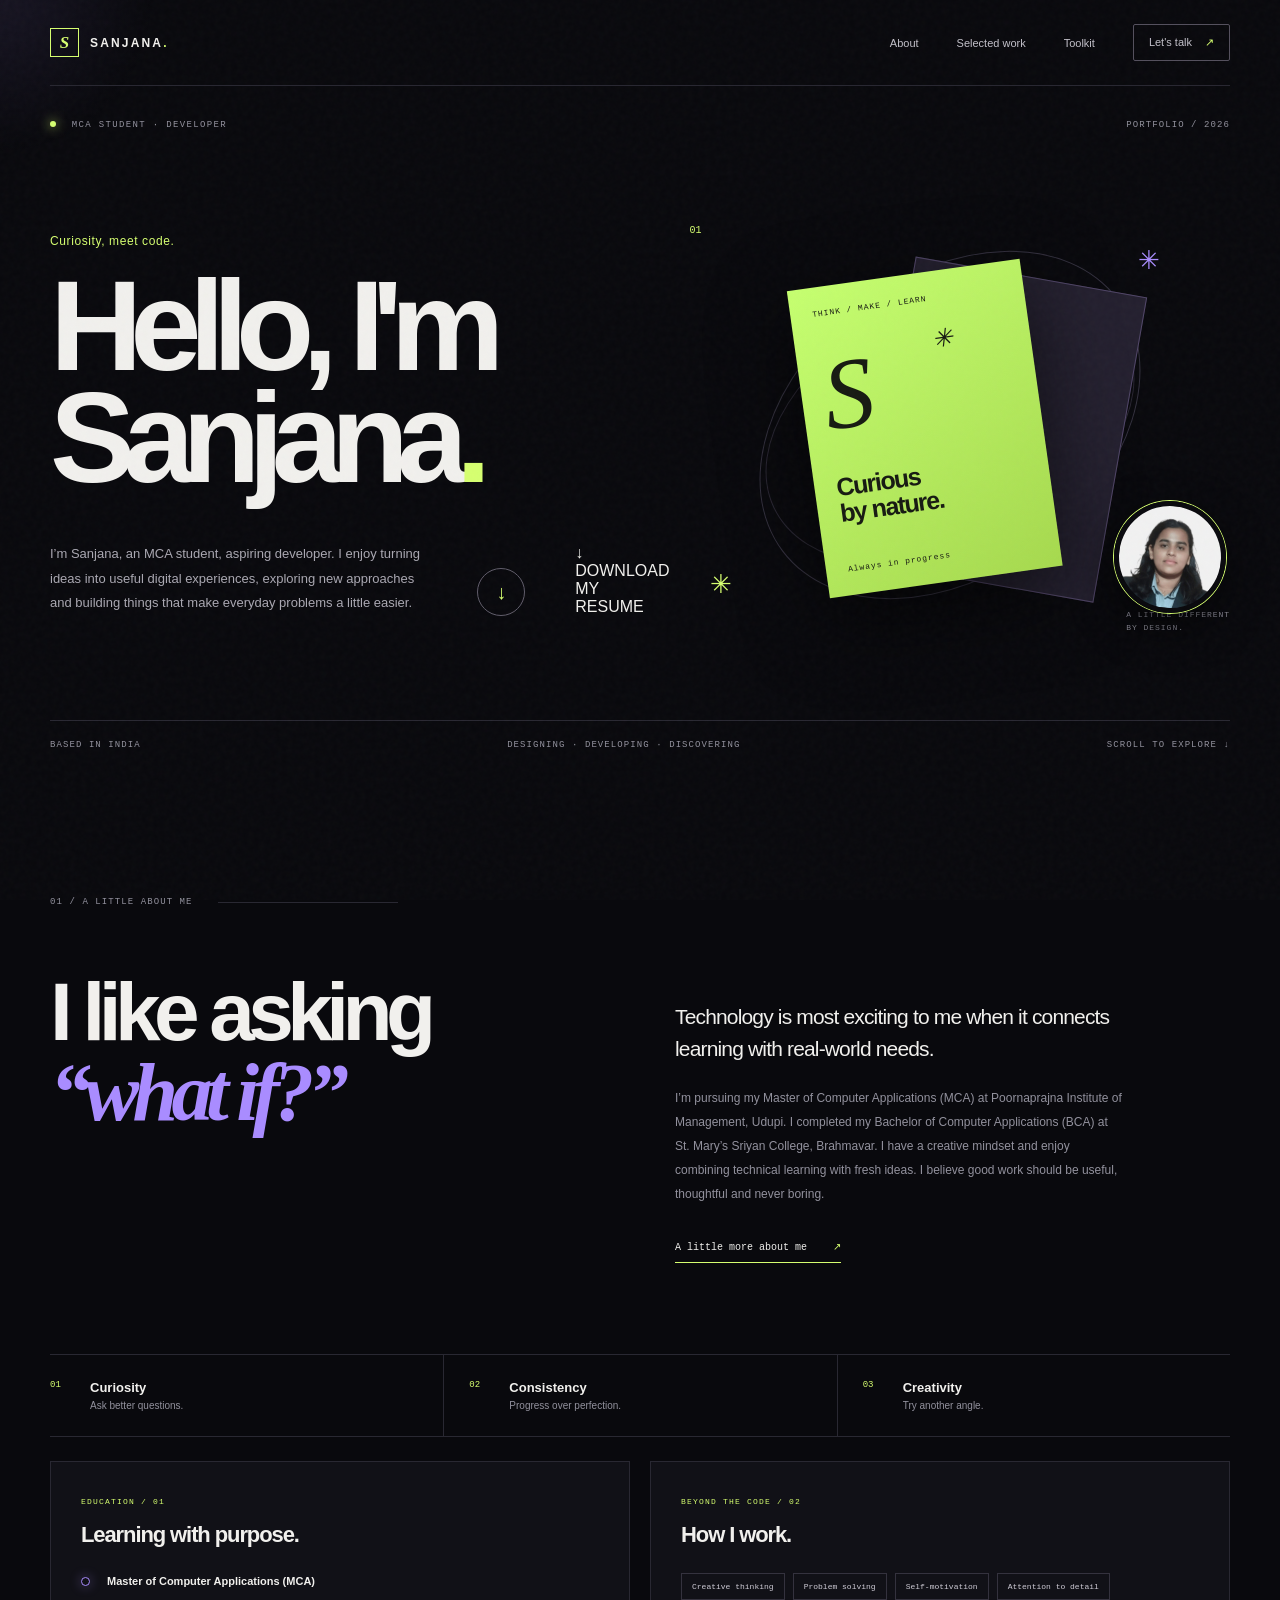
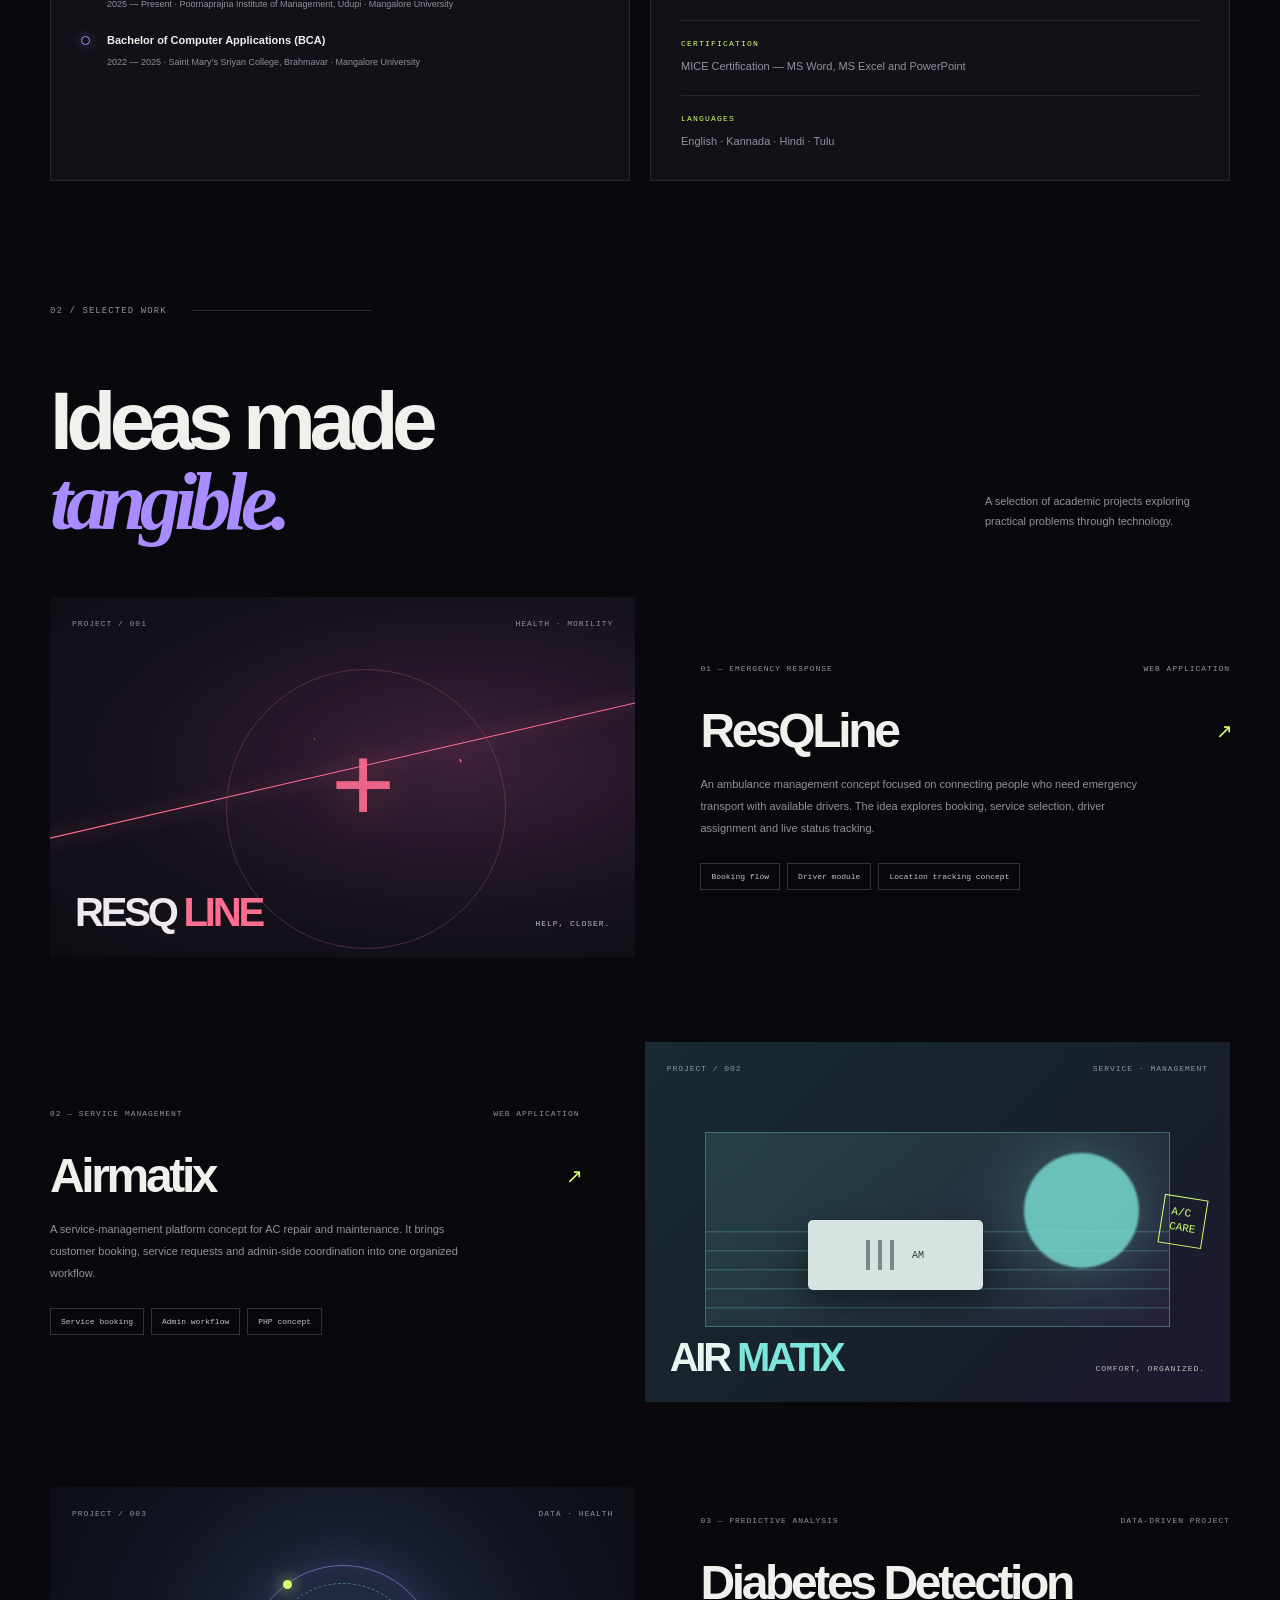
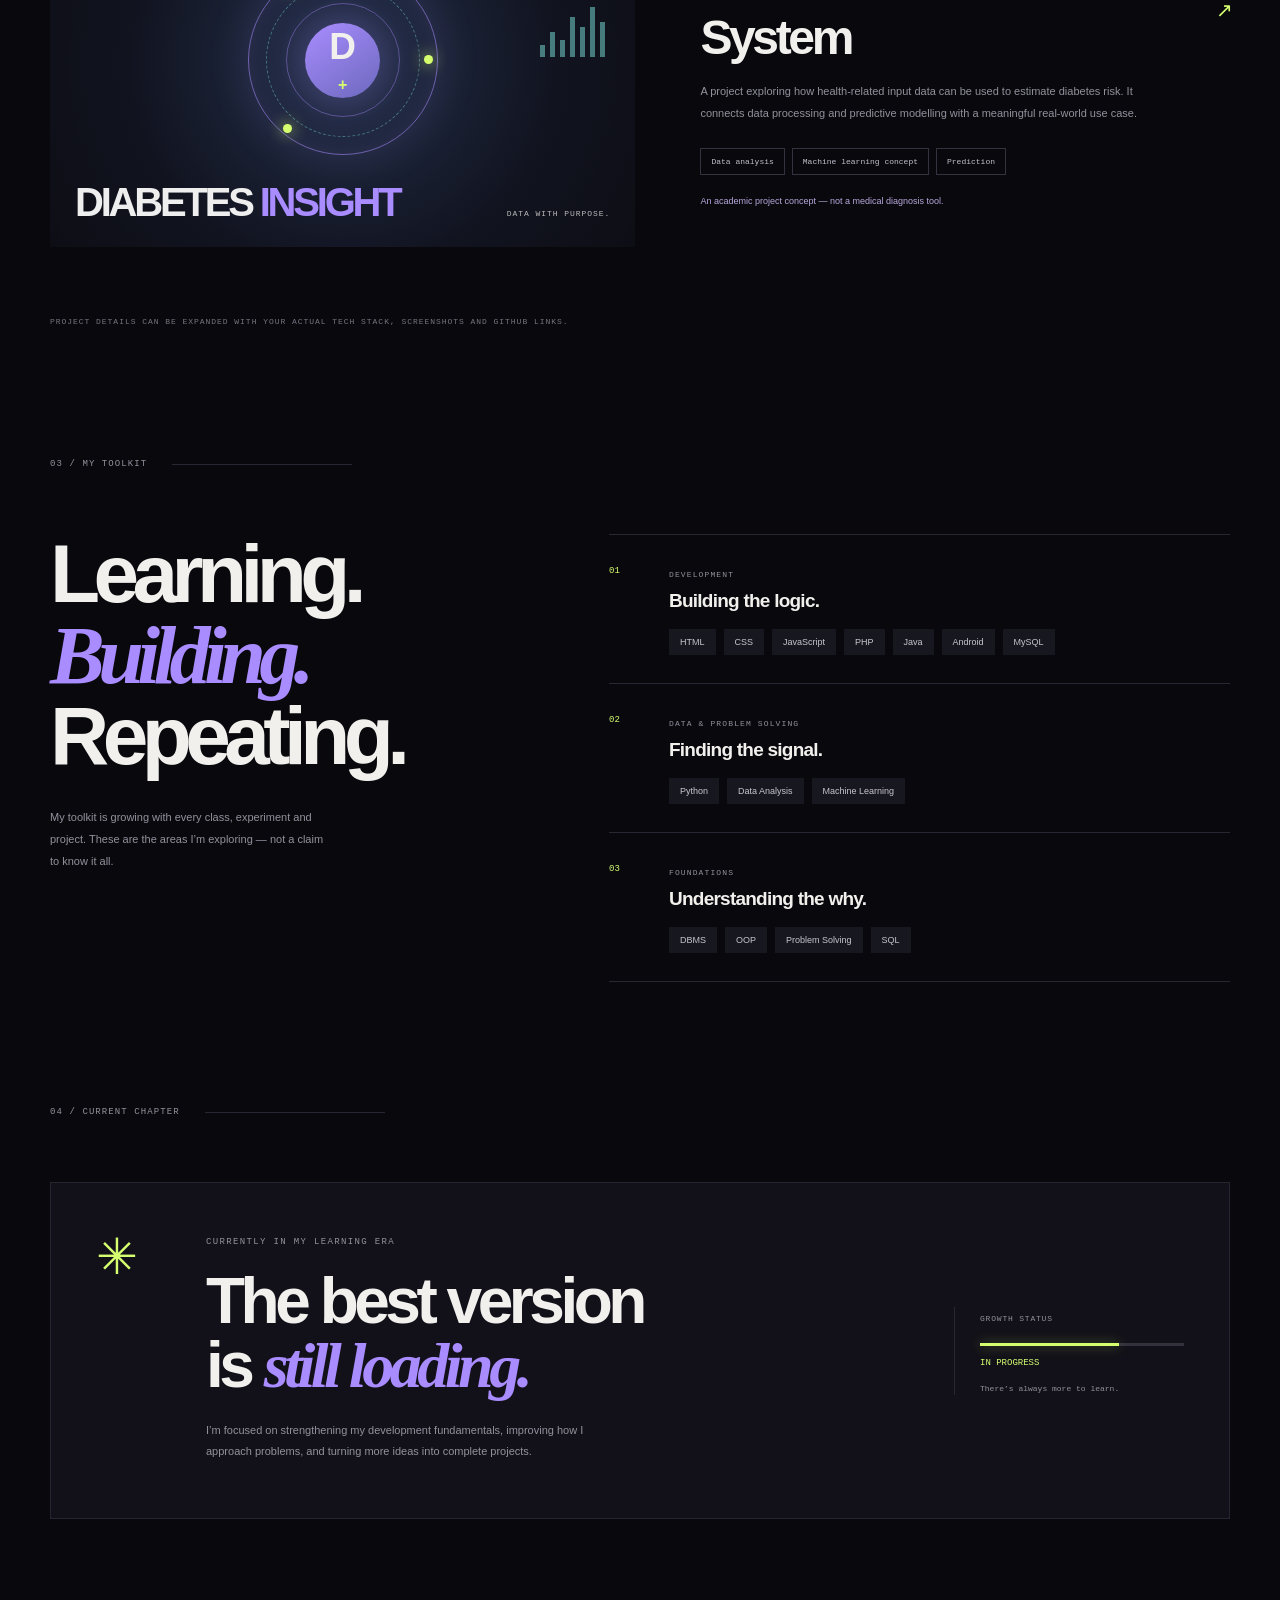
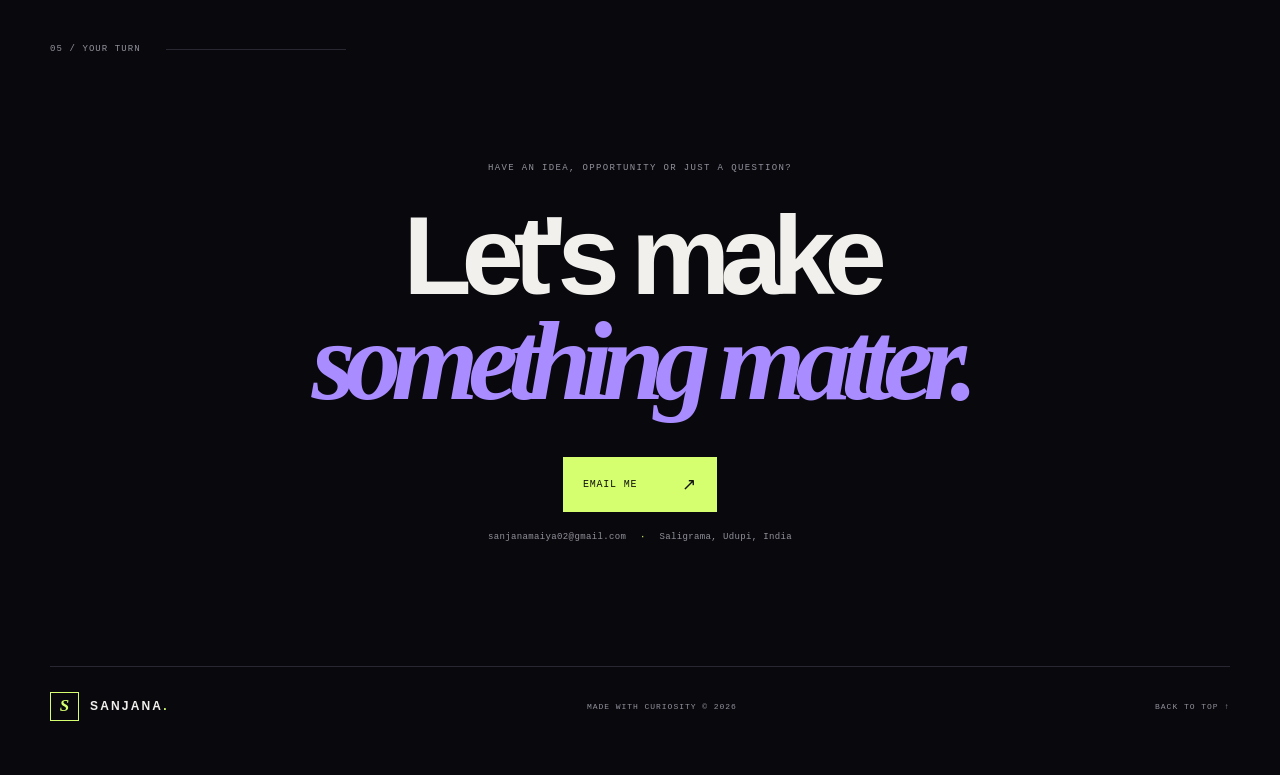
==== commit 47795c77: "Update index.html" ====
--- a/index.html
+++ b/index.html
@@ -32,6 +32,9 @@
           <div class="hero-bottom reveal">
             <p class="hero-description">I’m Sanjana, an MCA student,  aspiring developer. I enjoy turning ideas into useful digital experiences, exploring new approaches and building things that make everyday problems a little easier.</p>
             <a class="round-link" href="#work" aria-label="Explore my work"><span>↓</span></a>
+            <a class="resume-button" href="SANJANA_FlowCV_Resume_2026-10-30.pdf" download>
+  ↓ DOWNLOAD MY RESUME
+</a>
           </div>
         </div>
         <div class="hero-art reveal" aria-label="Abstract graphic composition">
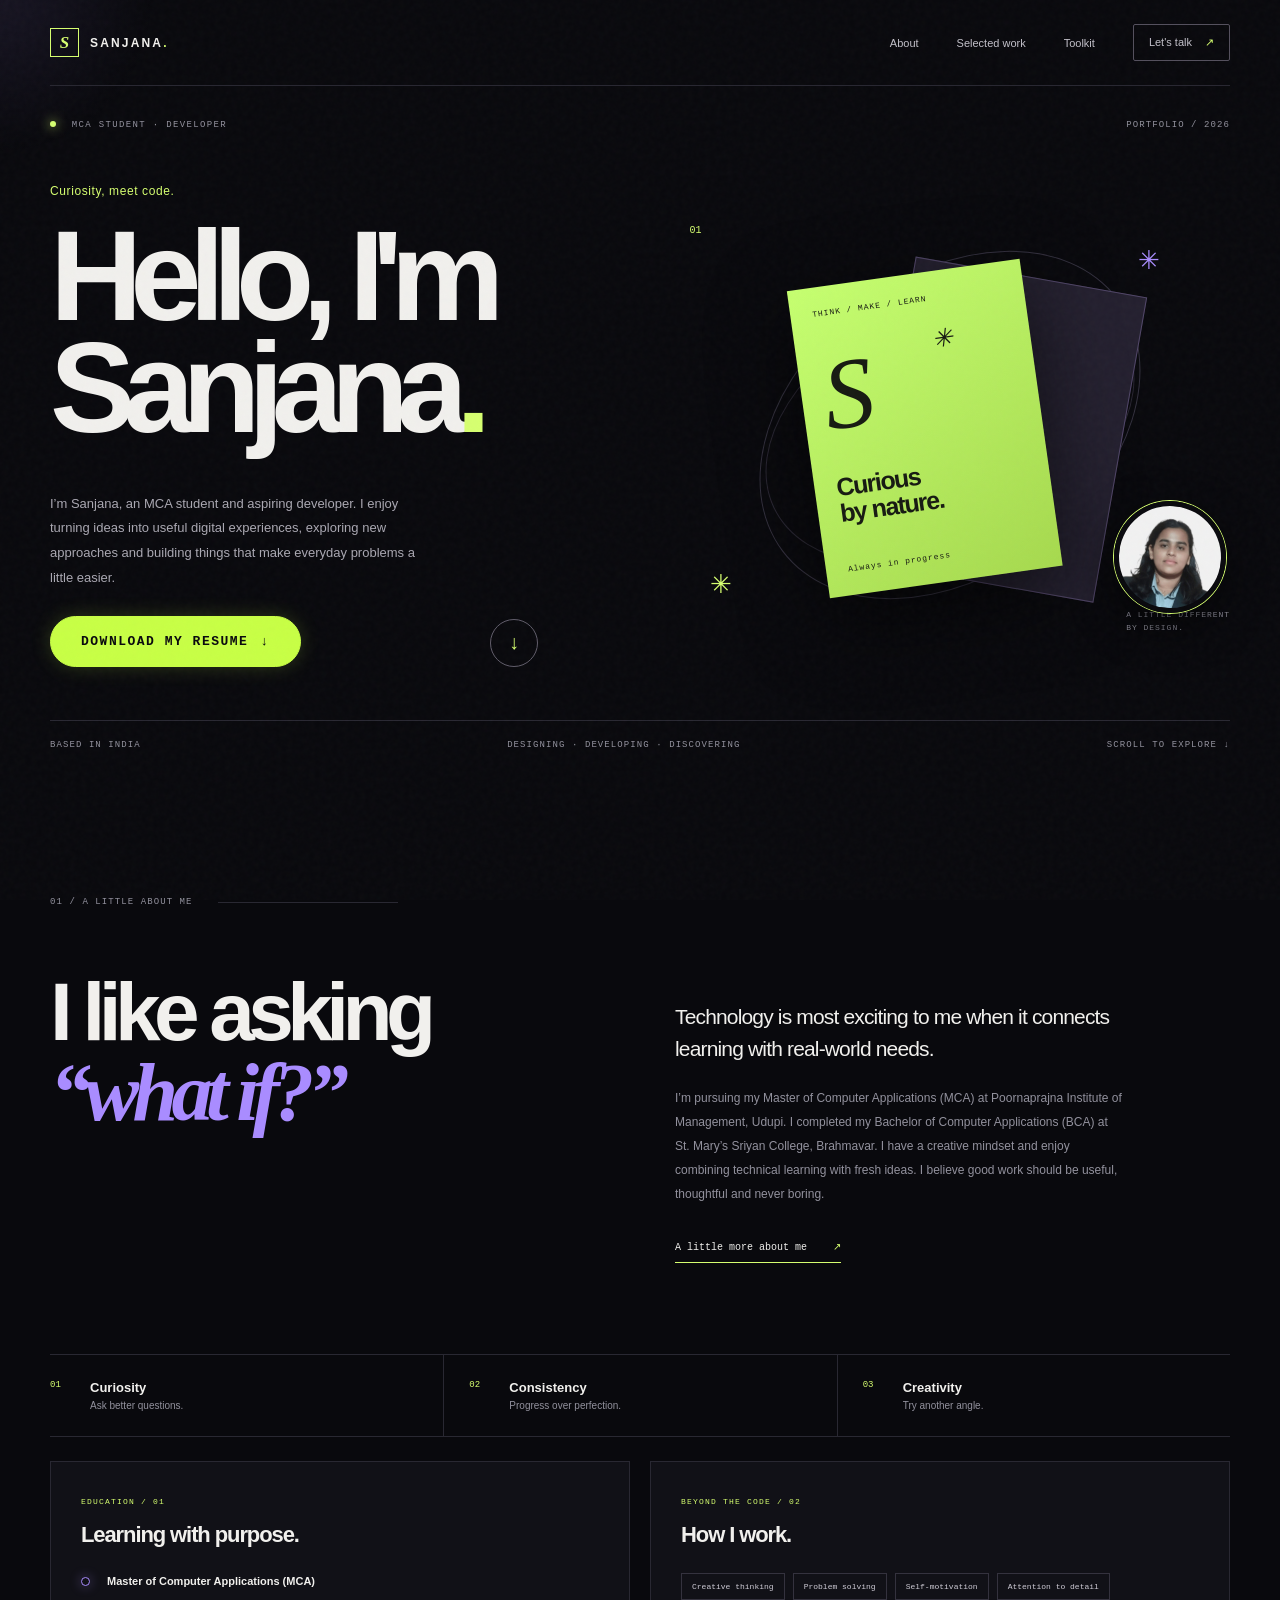
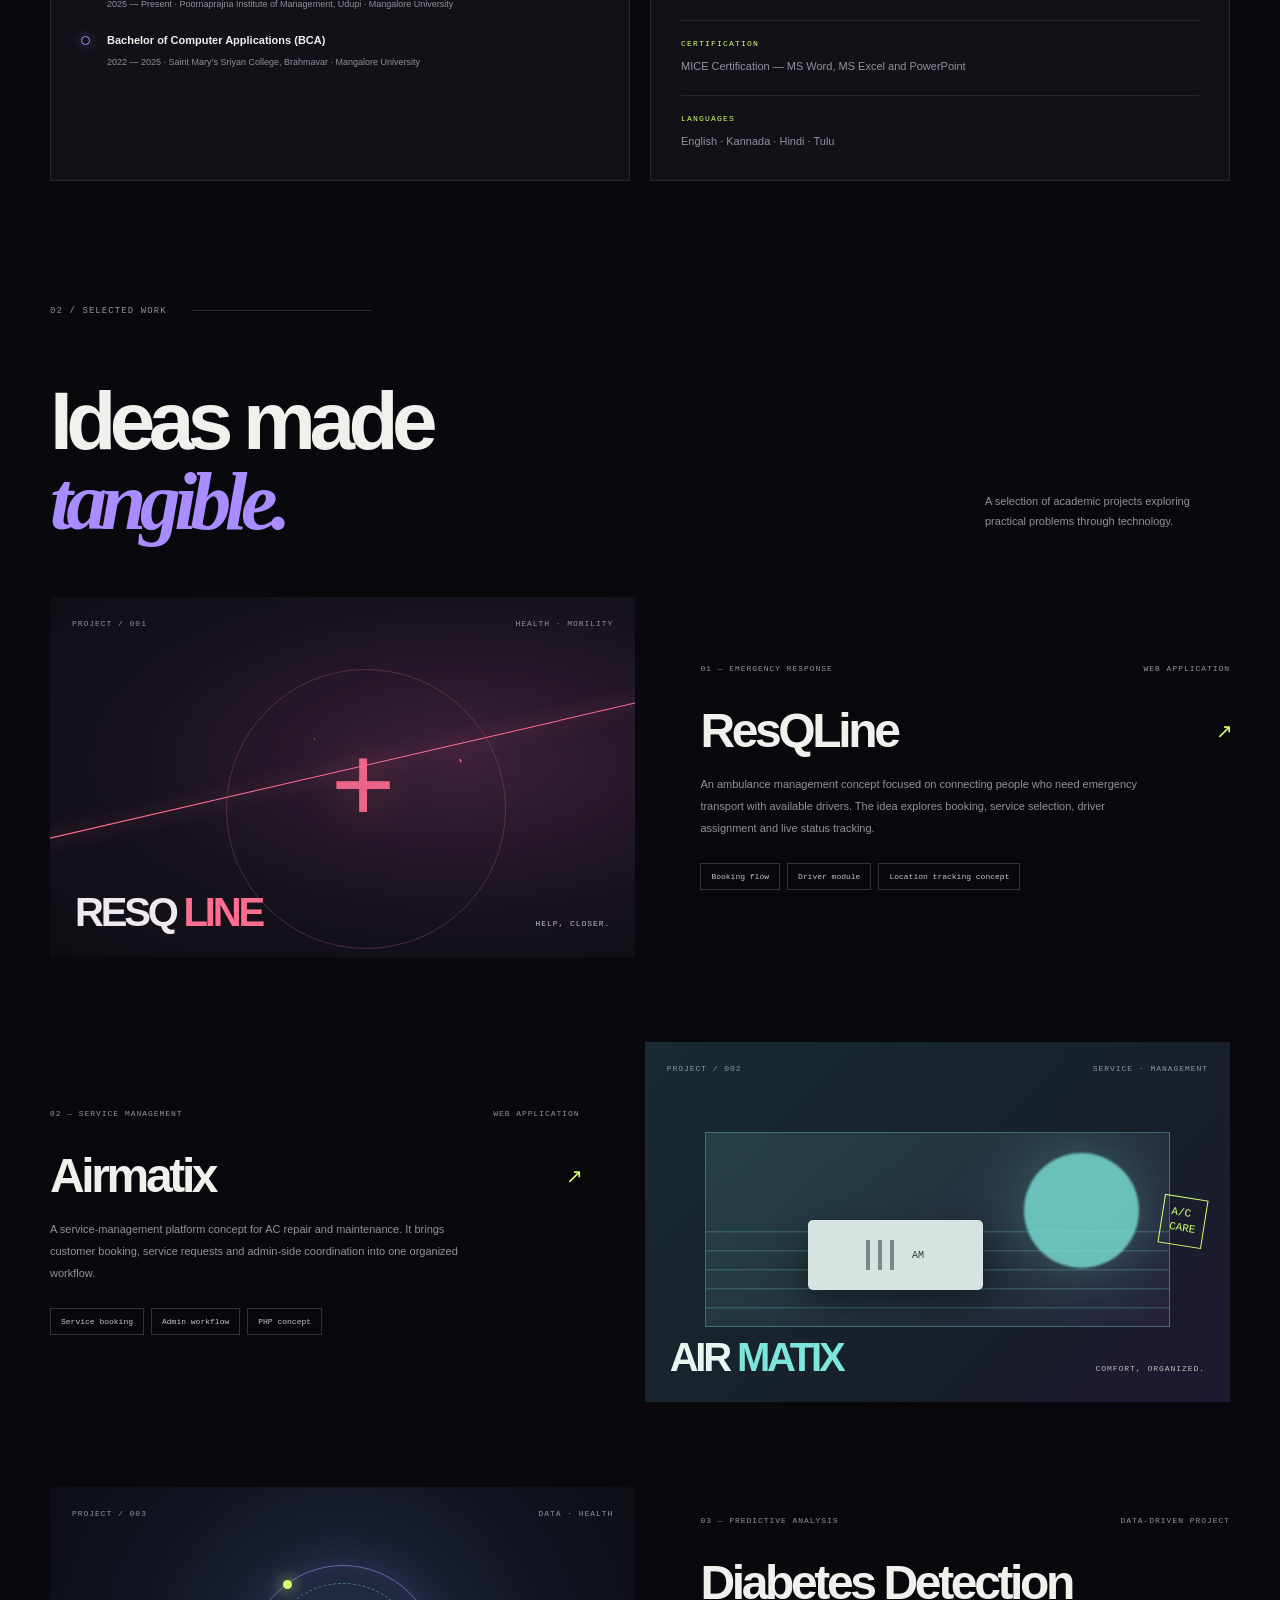
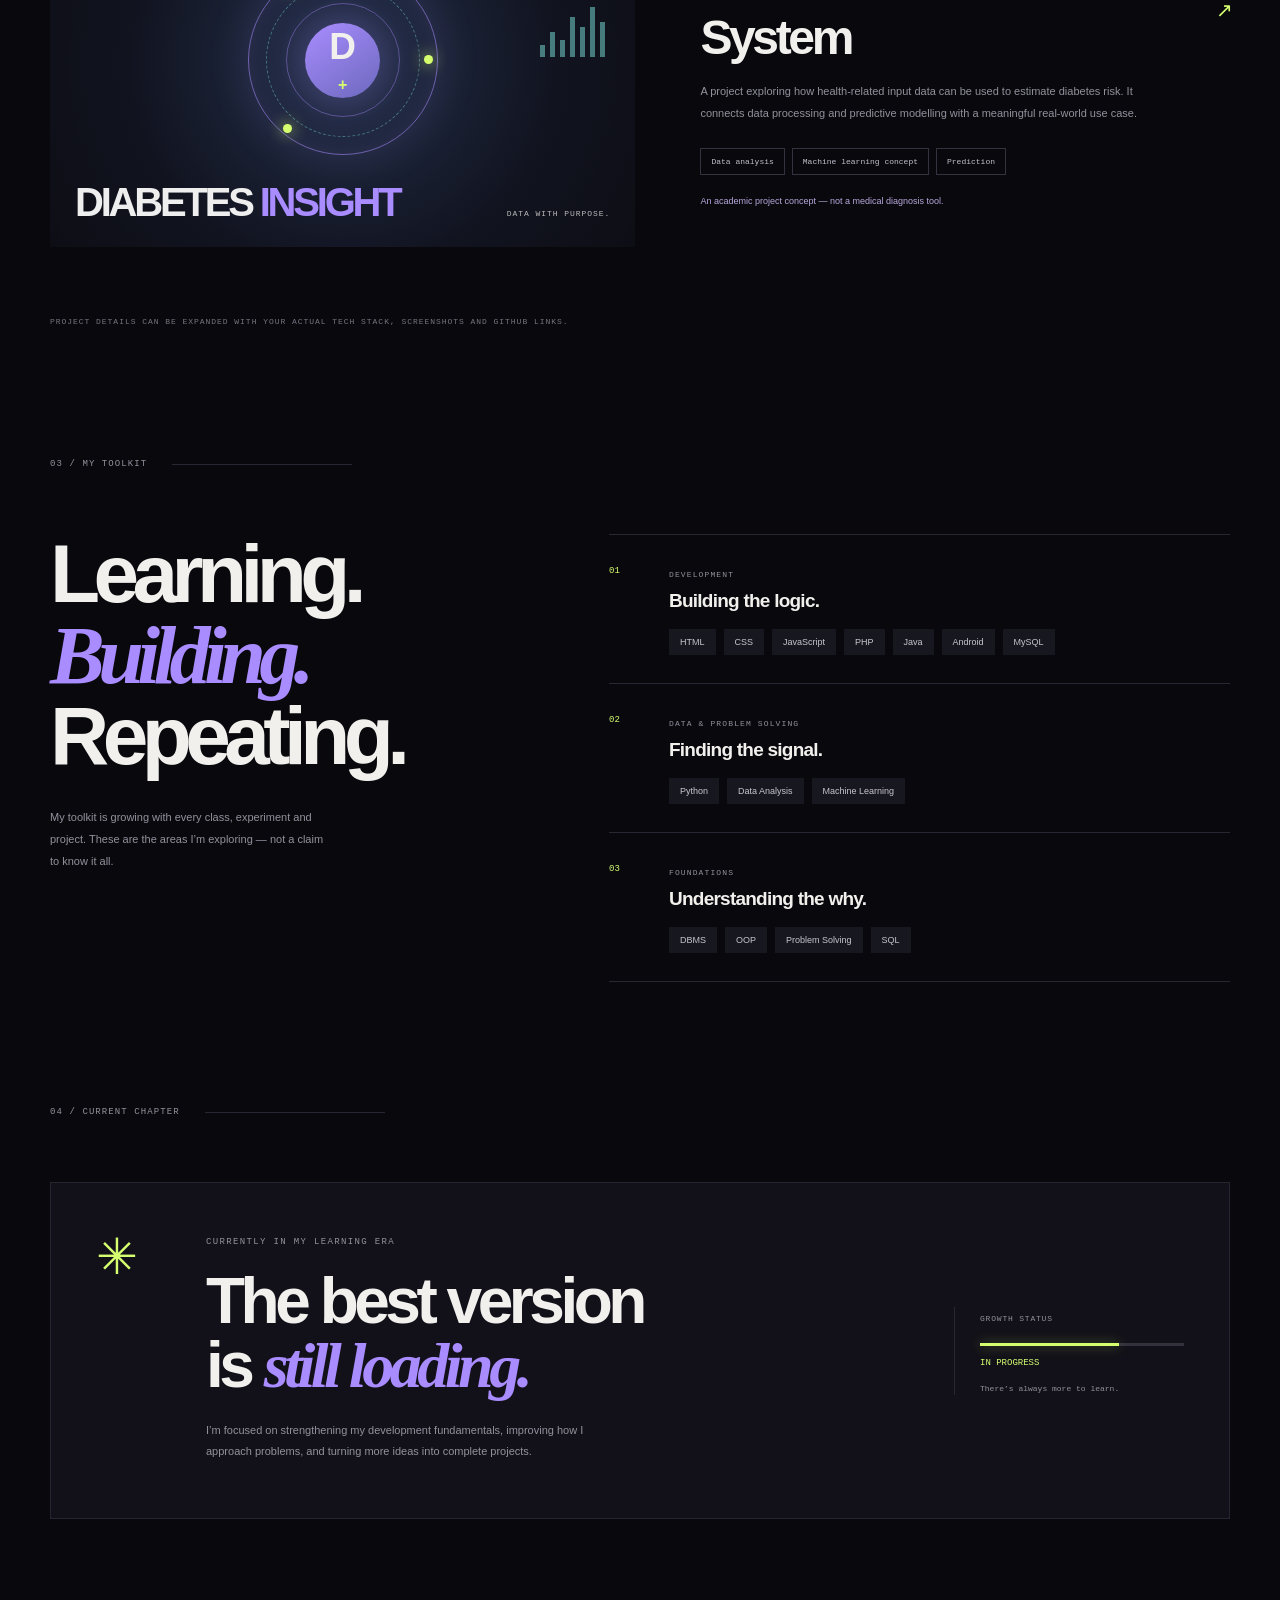
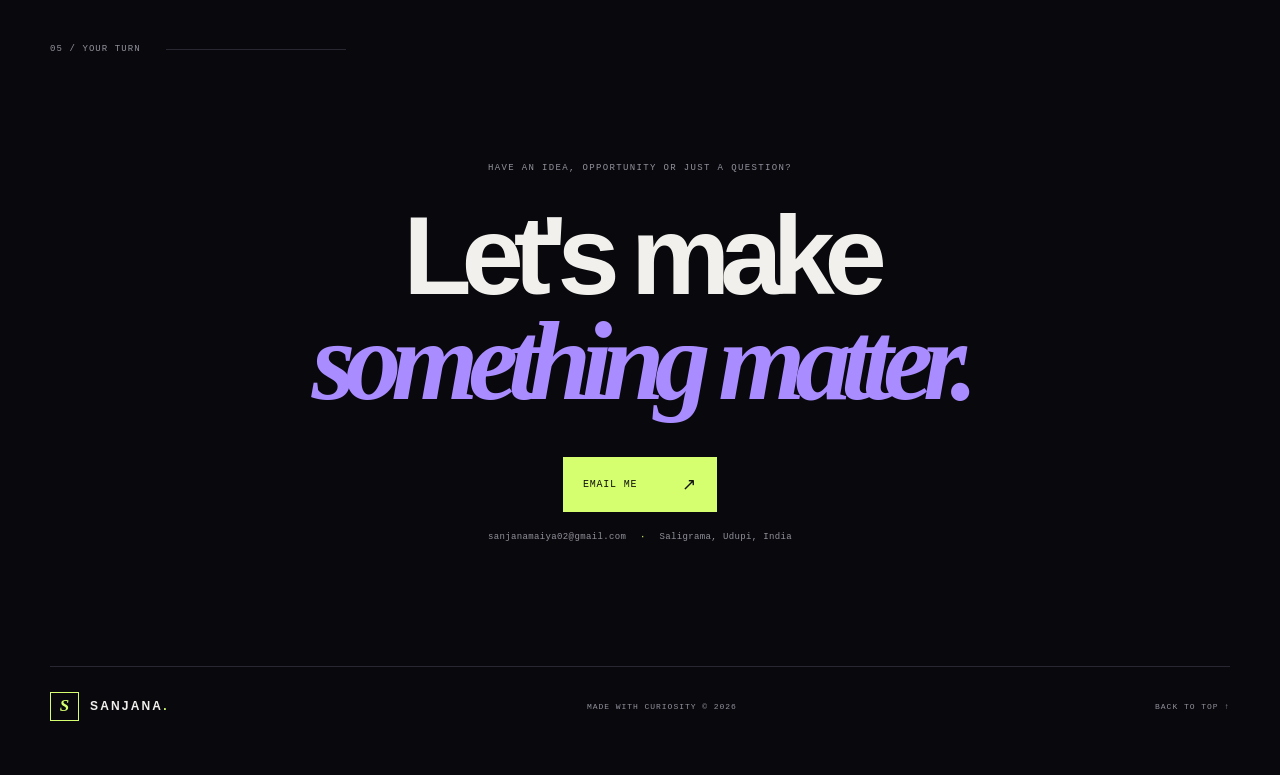
==== commit c747f951: "Update index.html" ====
--- a/index.html
+++ b/index.html
@@ -30,12 +30,21 @@
           <p class="hero-kicker reveal">Curiosity, meet code.</p>
           <h1 class="reveal">Hello, I'm<br><span class="name-wrap">Sanjana<span class="name-period">.</span></span></h1>
           <div class="hero-bottom reveal">
-            <p class="hero-description">I’m Sanjana, an MCA student,  aspiring developer. I enjoy turning ideas into useful digital experiences, exploring new approaches and building things that make everyday problems a little easier.</p>
-            <a class="round-link" href="#work" aria-label="Explore my work"><span>↓</span></a>
-            <a class="resume-button" href="SANJANA_FlowCV_Resume_2026-10-30.pdf" download>
-  ↓ DOWNLOAD MY RESUME
-</a>
-          </div>
+  <div>
+    <p class="hero-description">
+      I’m Sanjana, an MCA student and aspiring developer. I enjoy turning ideas into useful digital experiences, exploring new approaches and building things that make everyday problems a little easier.
+    </p>
+
+    <a class="resume-button" href="SANJANA_FlowCV_Resume_2026-10-30.pdf" download>
+      DOWNLOAD MY RESUME <span>↓</span>
+    </a>
+  </div>
+
+  <a class="round-link" href="#work" aria-label="Explore my work">
+    <span>↓</span>
+  </a>
+</div>
+   
         </div>
         <div class="hero-art reveal" aria-label="Abstract graphic composition">
           <div class="orbit orbit-one"></div><div class="orbit orbit-two"></div>
--- a/style.css
+++ b/style.css
@@ -21,3 +21,35 @@
 .contact-details{font:9px var(--mono);color:var(--muted);margin-top:20px;letter-spacing:.04em}.contact-details span{color:var(--lime);padding:0 8px}
 @media(max-width:800px){.hero-photo{right:20px;bottom:42px;width:92px;height:92px}.profile-details{grid-template-columns:1fr;gap:12px}}
 @media(max-width:480px){.hero-photo{right:10px;bottom:35px;width:78px;height:78px;border-width:4px}.detail-card{padding:23px 20px}}
+.resume-button {
+    display: inline-flex;
+    align-items: center;
+    justify-content: center;
+    gap: 12px;
+
+    padding: 17px 30px;
+    margin-top: 25px;
+
+    background: #c8ff45;
+    color: #09090d;
+
+    border: 1px solid #c8ff45;
+    border-radius: 50px;
+
+    text-decoration: none;
+    font-family: 'DM Mono', monospace;
+    font-size: 13px;
+    font-weight: 800;
+    letter-spacing: 1.5px;
+
+    box-shadow: 0 0 20px rgba(200, 255, 69, 0.18);
+
+    transition: all 0.3s ease;
+}
+
+.resume-button:hover {
+    background: transparent;
+    color: #c8ff45;
+    box-shadow: 0 0 30px rgba(200, 255, 69, 0.35);
+    transform: translateY(-5px);
+}
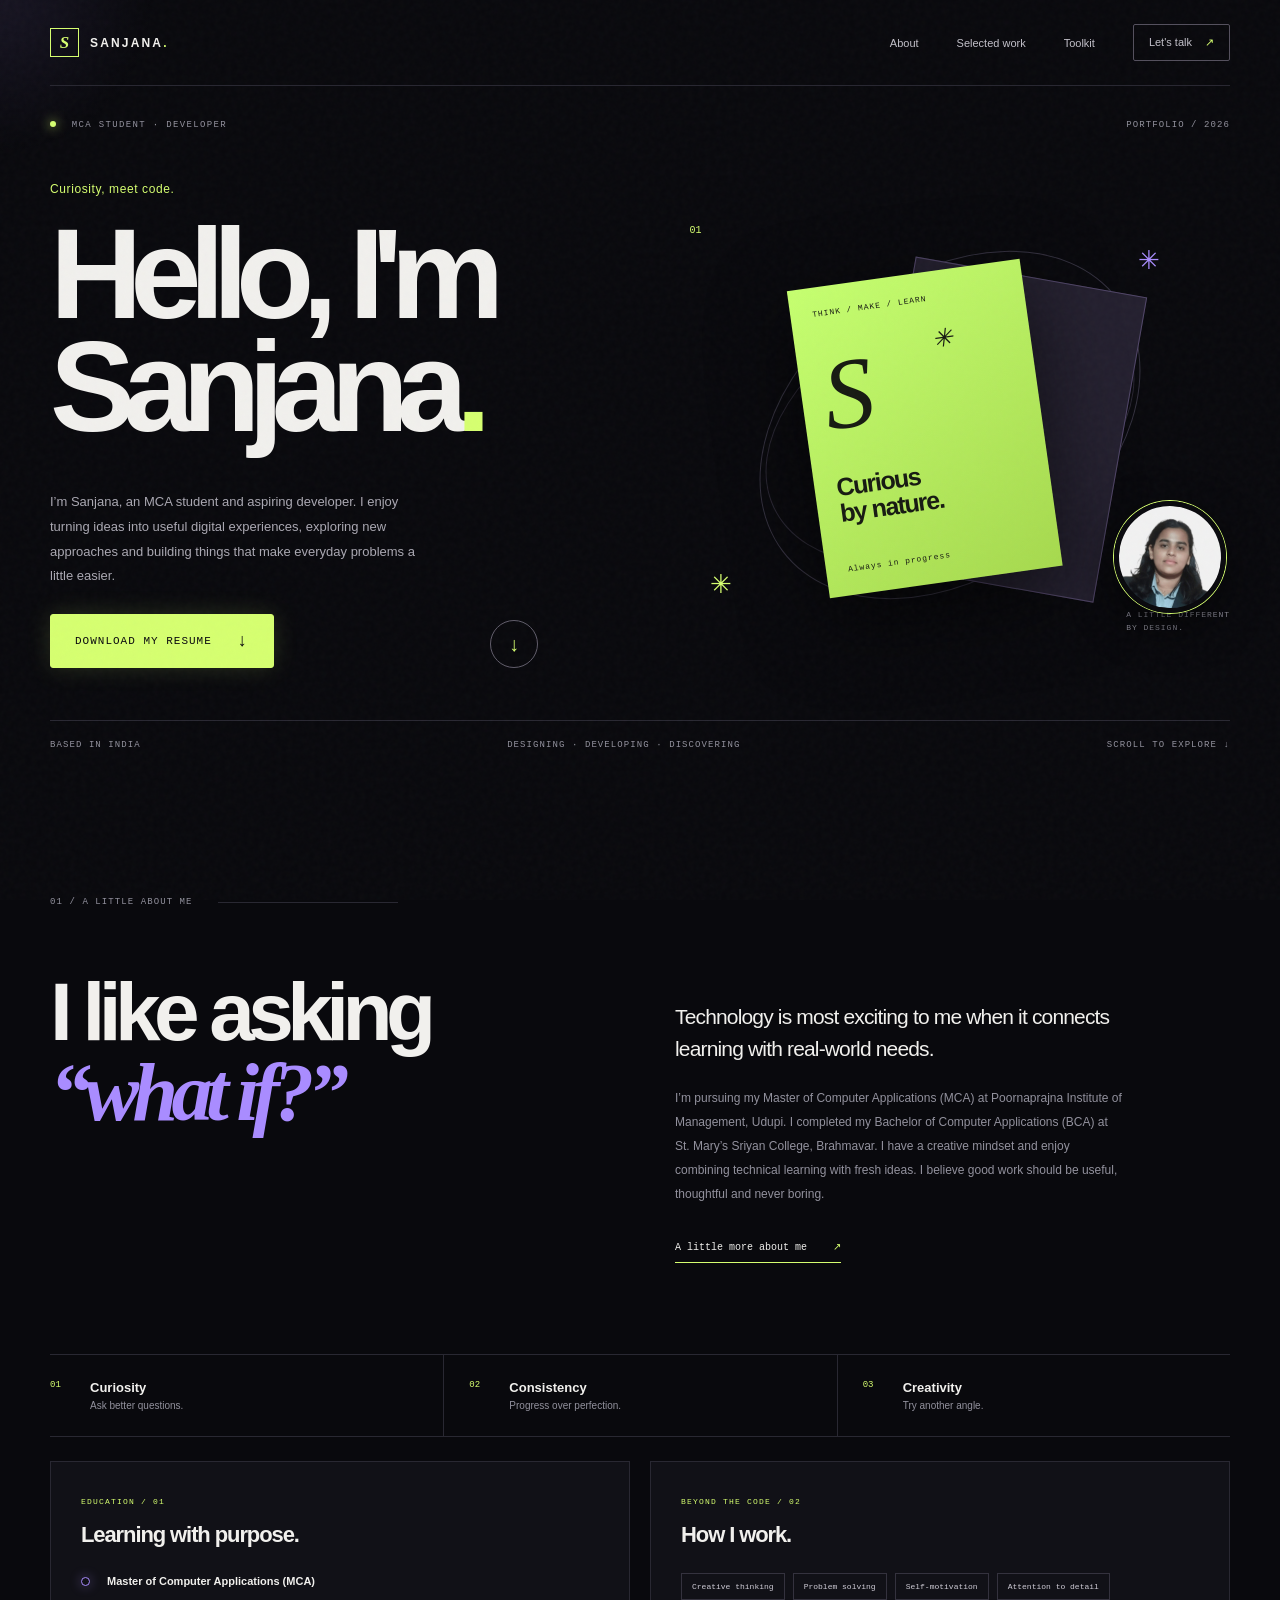
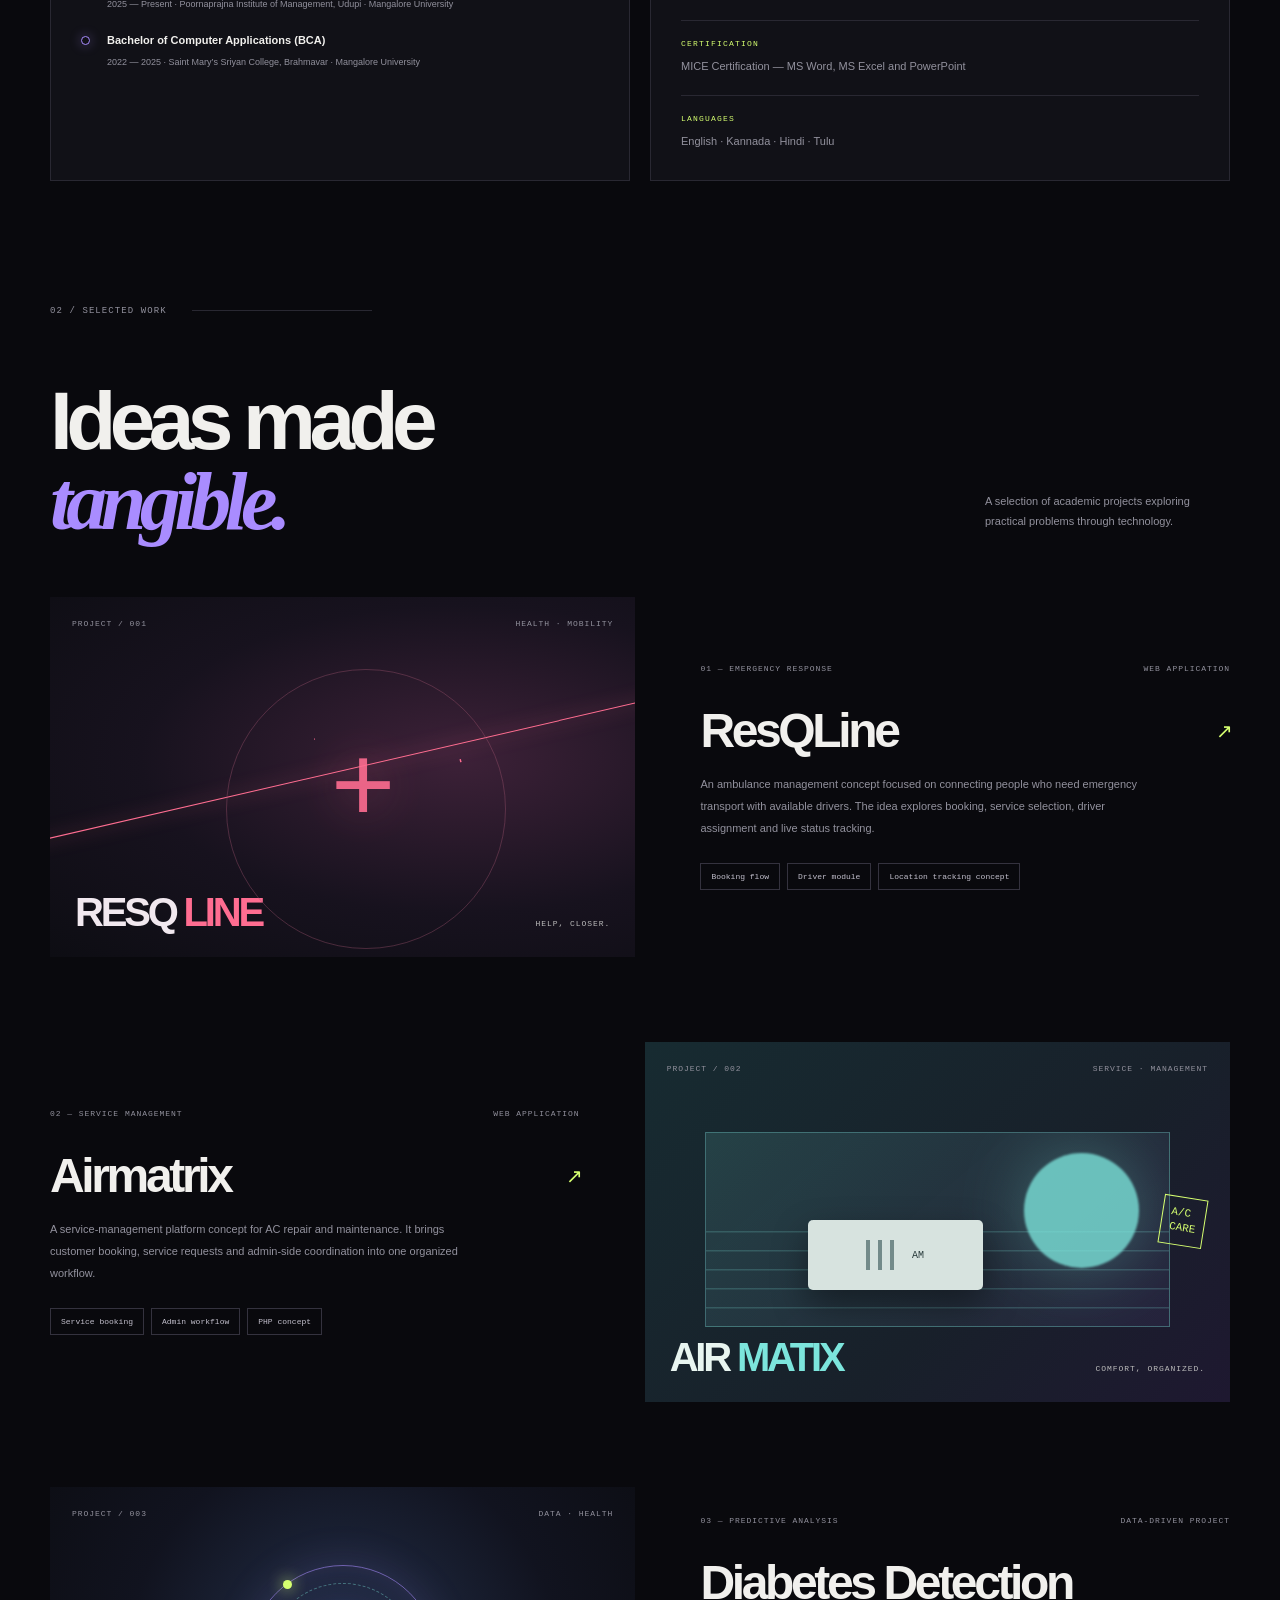
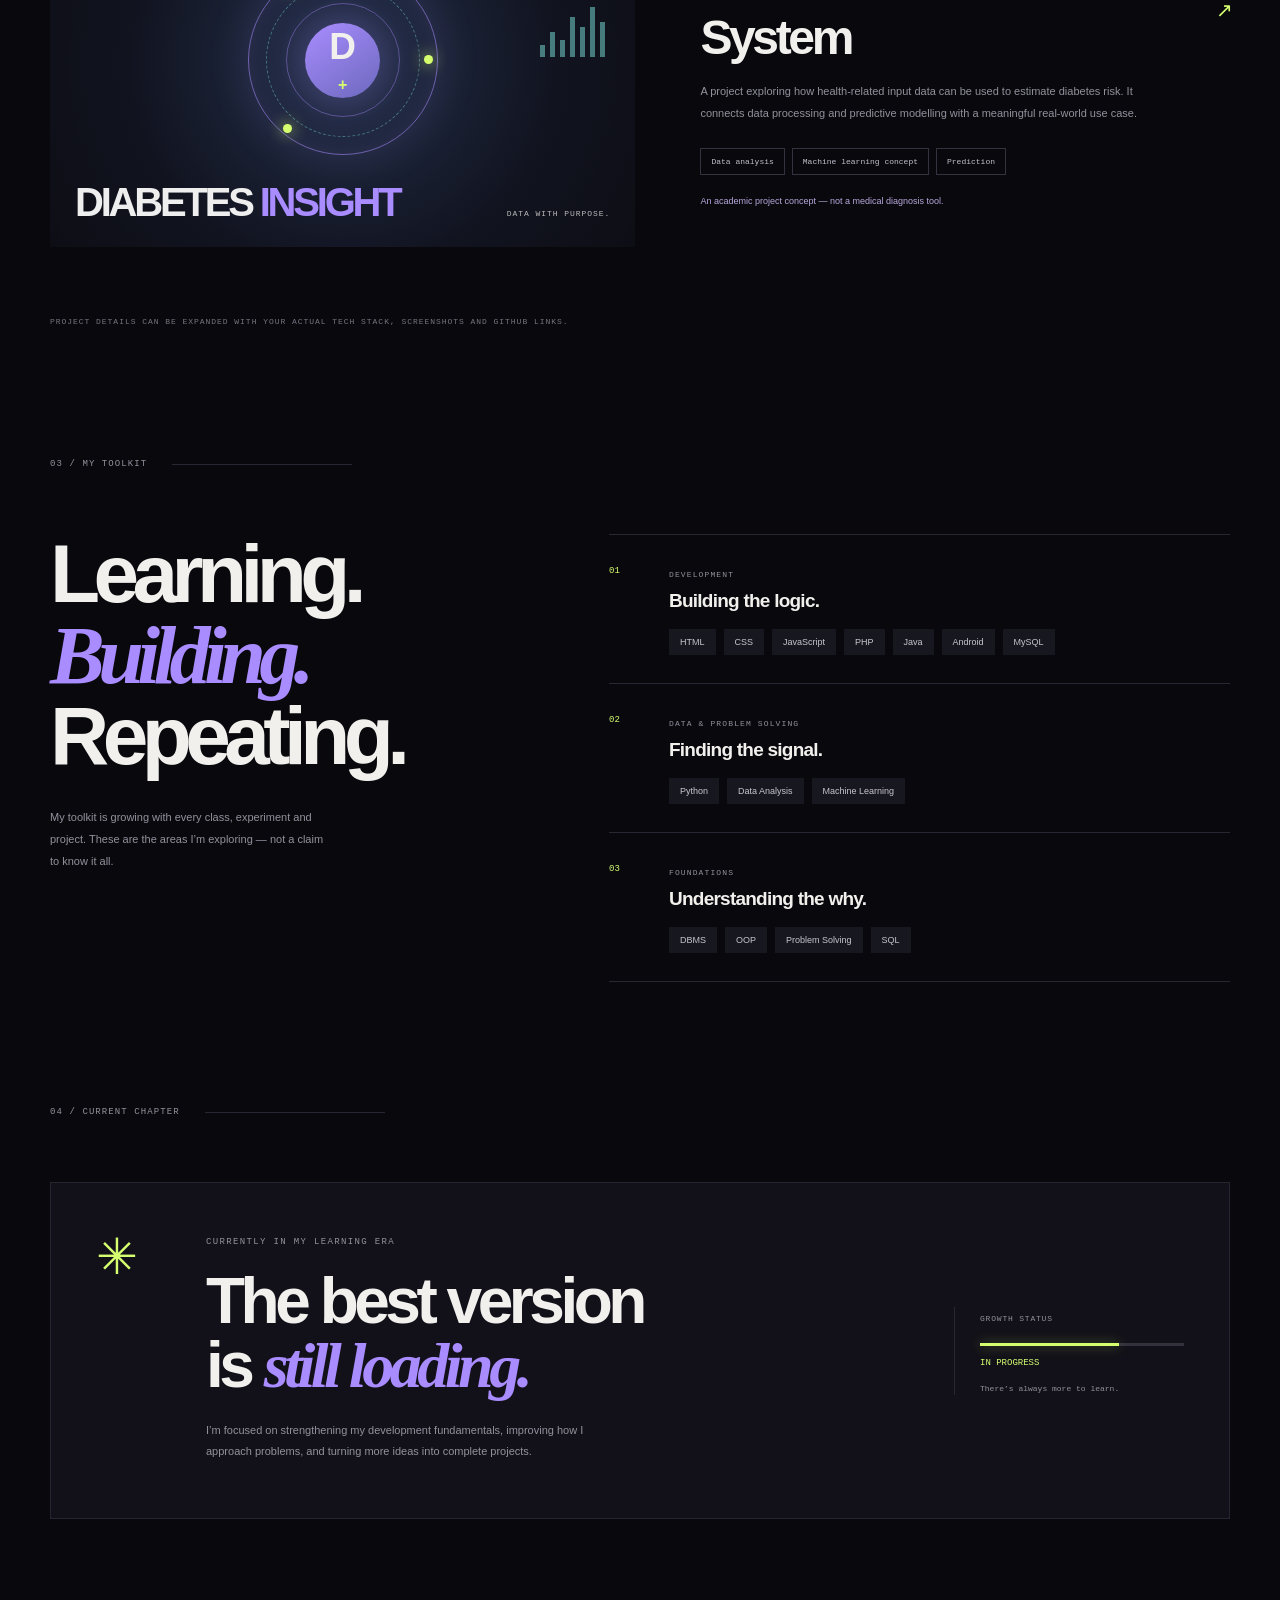
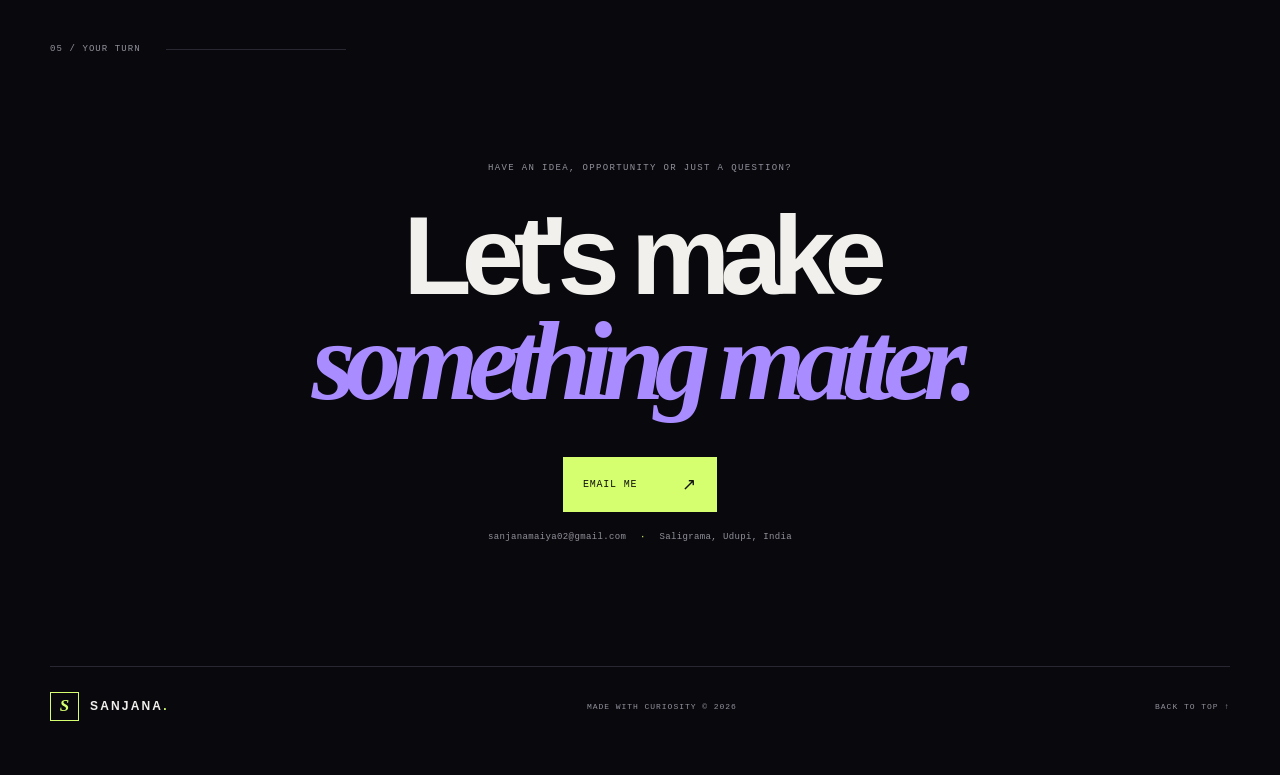
==== commit 3133c709: "Update index.html" ====
--- a/index.html
+++ b/index.html
@@ -93,7 +93,7 @@
         </article>
         <article class="project project-two reveal">
           <div class="project-visual air-visual"><div class="visual-top"><span>PROJECT / 002</span><span>SERVICE · MANAGEMENT</span></div><div class="air-window"><div class="sun"></div><div class="air-lines"></div><div class="air-unit"><i></i><i></i><i></i><b>AM</b></div></div><div class="visual-bottom"><span>AIR</span><b>MATIX</b><small>COMFORT, ORGANIZED.</small></div><span class="air-stamp">A/C<br>CARE</span></div>
-          <div class="project-info"><div class="project-meta"><span>02 — SERVICE MANAGEMENT</span><span>WEB APPLICATION</span></div><h3>Airmatix<span>↗</span></h3><p>A service-management platform concept for AC repair and maintenance. It brings customer booking, service requests and admin-side coordination into one organized workflow.</p><div class="tag-row"><span>Service booking</span><span>Admin workflow</span><span>PHP concept</span></div></div>
+          <div class="project-info"><div class="project-meta"><span>02 — SERVICE MANAGEMENT</span><span>WEB APPLICATION</span></div><h3>Airmatrix<span>↗</span></h3><p>A service-management platform concept for AC repair and maintenance. It brings customer booking, service requests and admin-side coordination into one organized workflow.</p><div class="tag-row"><span>Service booking</span><span>Admin workflow</span><span>PHP concept</span></div></div>
         </article>
         <article class="project project-three reveal">
           <div class="project-visual diabetes-visual"><div class="visual-top"><span>PROJECT / 003</span><span>DATA · HEALTH</span></div><div class="data-orb"><div class="orb-ring"></div><div class="orb-core">D<span>+</span></div><div class="orb-point point-a"></div><div class="orb-point point-b"></div><div class="orb-point point-c"></div></div><div class="data-bars"><i></i><i></i><i></i><i></i><i></i><i></i><i></i></div><div class="visual-bottom"><span>DIABETES</span><b>INSIGHT</b><small>DATA WITH PURPOSE.</small></div></div>
--- a/style.css
+++ b/style.css
@@ -24,32 +24,41 @@
 .resume-button {
     display: inline-flex;
     align-items: center;
-    justify-content: center;
-    gap: 12px;
+    gap: 25px;
+    margin-top: 25px;
+    padding: 16px 24px;
 
-    padding: 17px 30px;
-    margin-top: 25px;
+    background: var(--lime);
+    color: var(--bg);
 
-    background: #c8ff45;
-    color: #09090d;
+    border: 1px solid var(--lime);
+    border-radius: 3px;
 
-    border: 1px solid #c8ff45;
-    border-radius: 50px;
+    font-family: var(--mono);
+    font-size: 11px;
+    font-weight: 500;
+    letter-spacing: 1px;
 
-    text-decoration: none;
-    font-family: 'DM Mono', monospace;
-    font-size: 13px;
-    font-weight: 800;
-    letter-spacing: 1.5px;
+    box-shadow: 0 0 25px rgba(214, 255, 112, 0.15);
+    transition: all 0.3s ease;
+}
 
-    box-shadow: 0 0 20px rgba(200, 255, 69, 0.18);
-
-    transition: all 0.3s ease;
+.resume-button span {
+    font-size: 18px;
 }
 
 .resume-button:hover {
     background: transparent;
-    color: #c8ff45;
+    color: var(--lime);
+    transform: translateY(-4px);
+    box-shadow: 0 8px 30px rgba(214, 255, 112, 0.15);
+}
+
+@media (max-width: 800px) {
+    .hero-bottom {
+        align-items: flex-start;
+    }
+}
     box-shadow: 0 0 30px rgba(200, 255, 69, 0.35);
     transform: translateY(-5px);
 }
